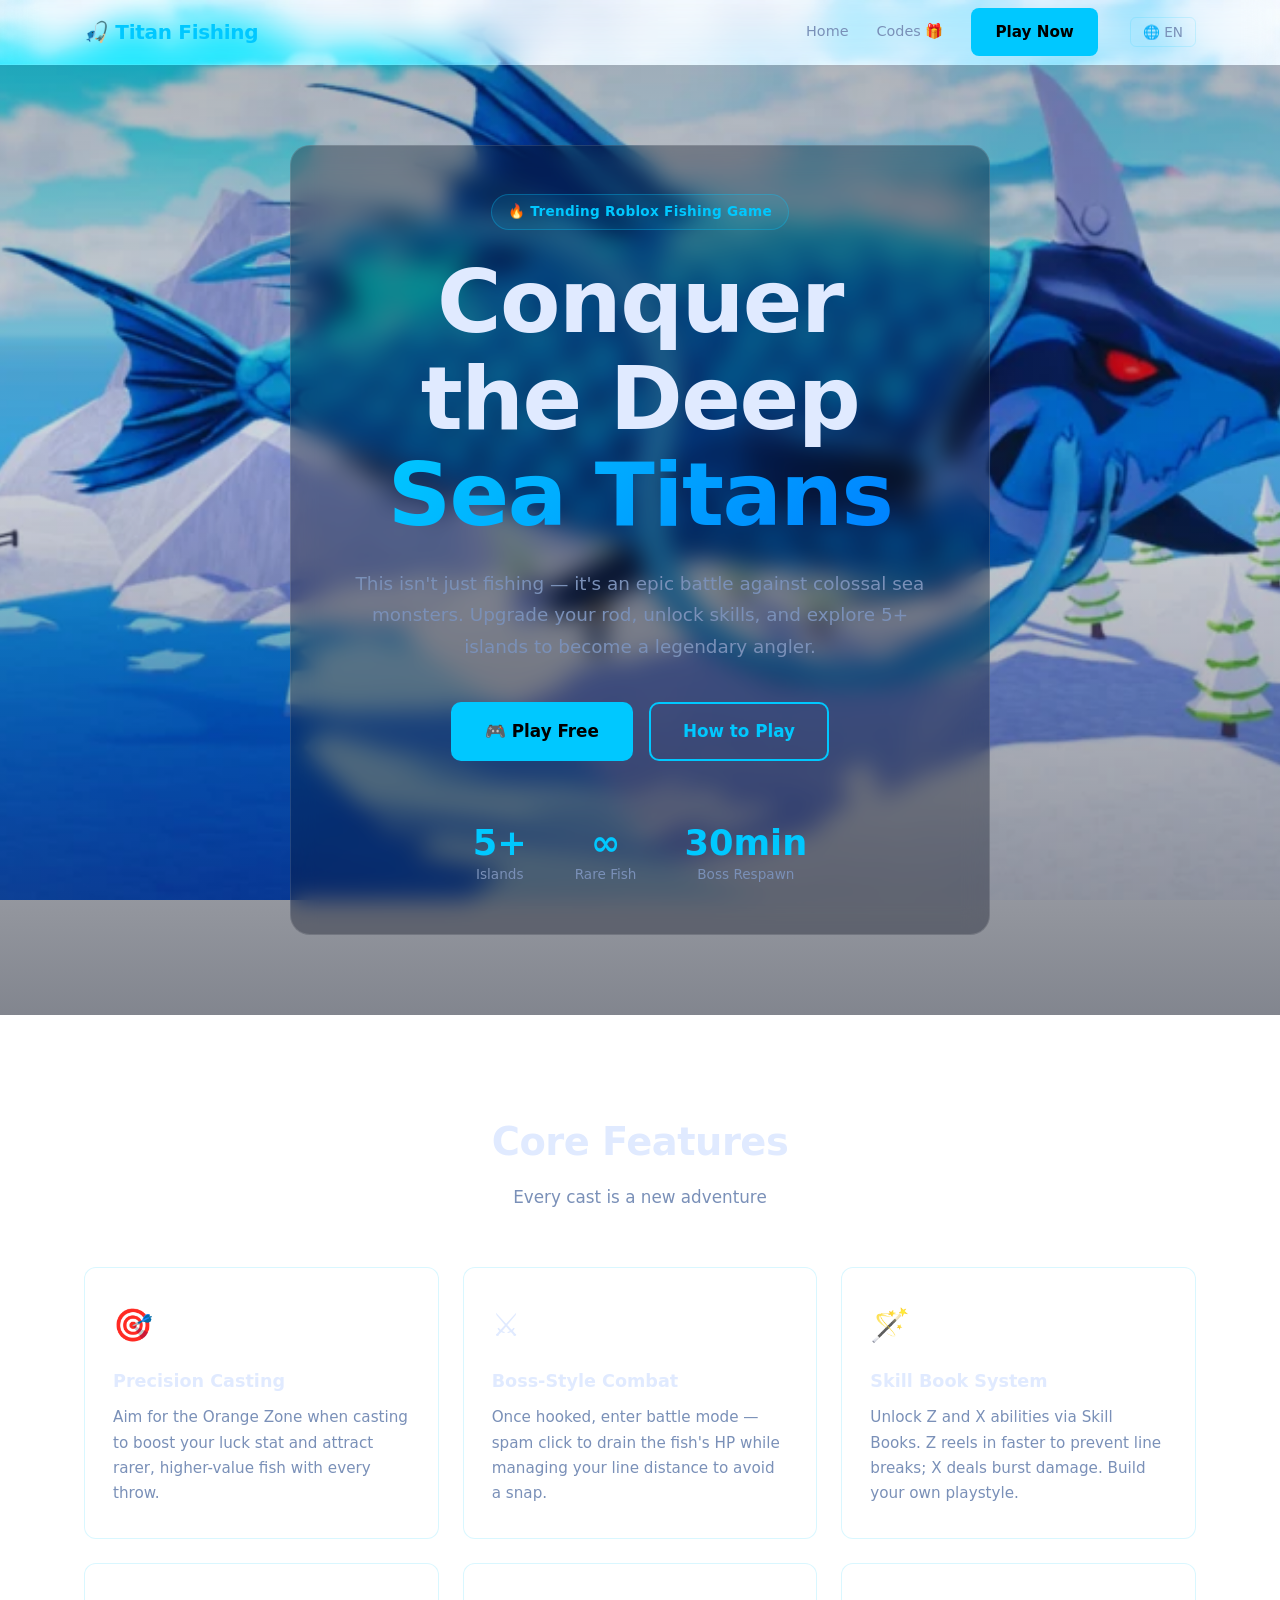
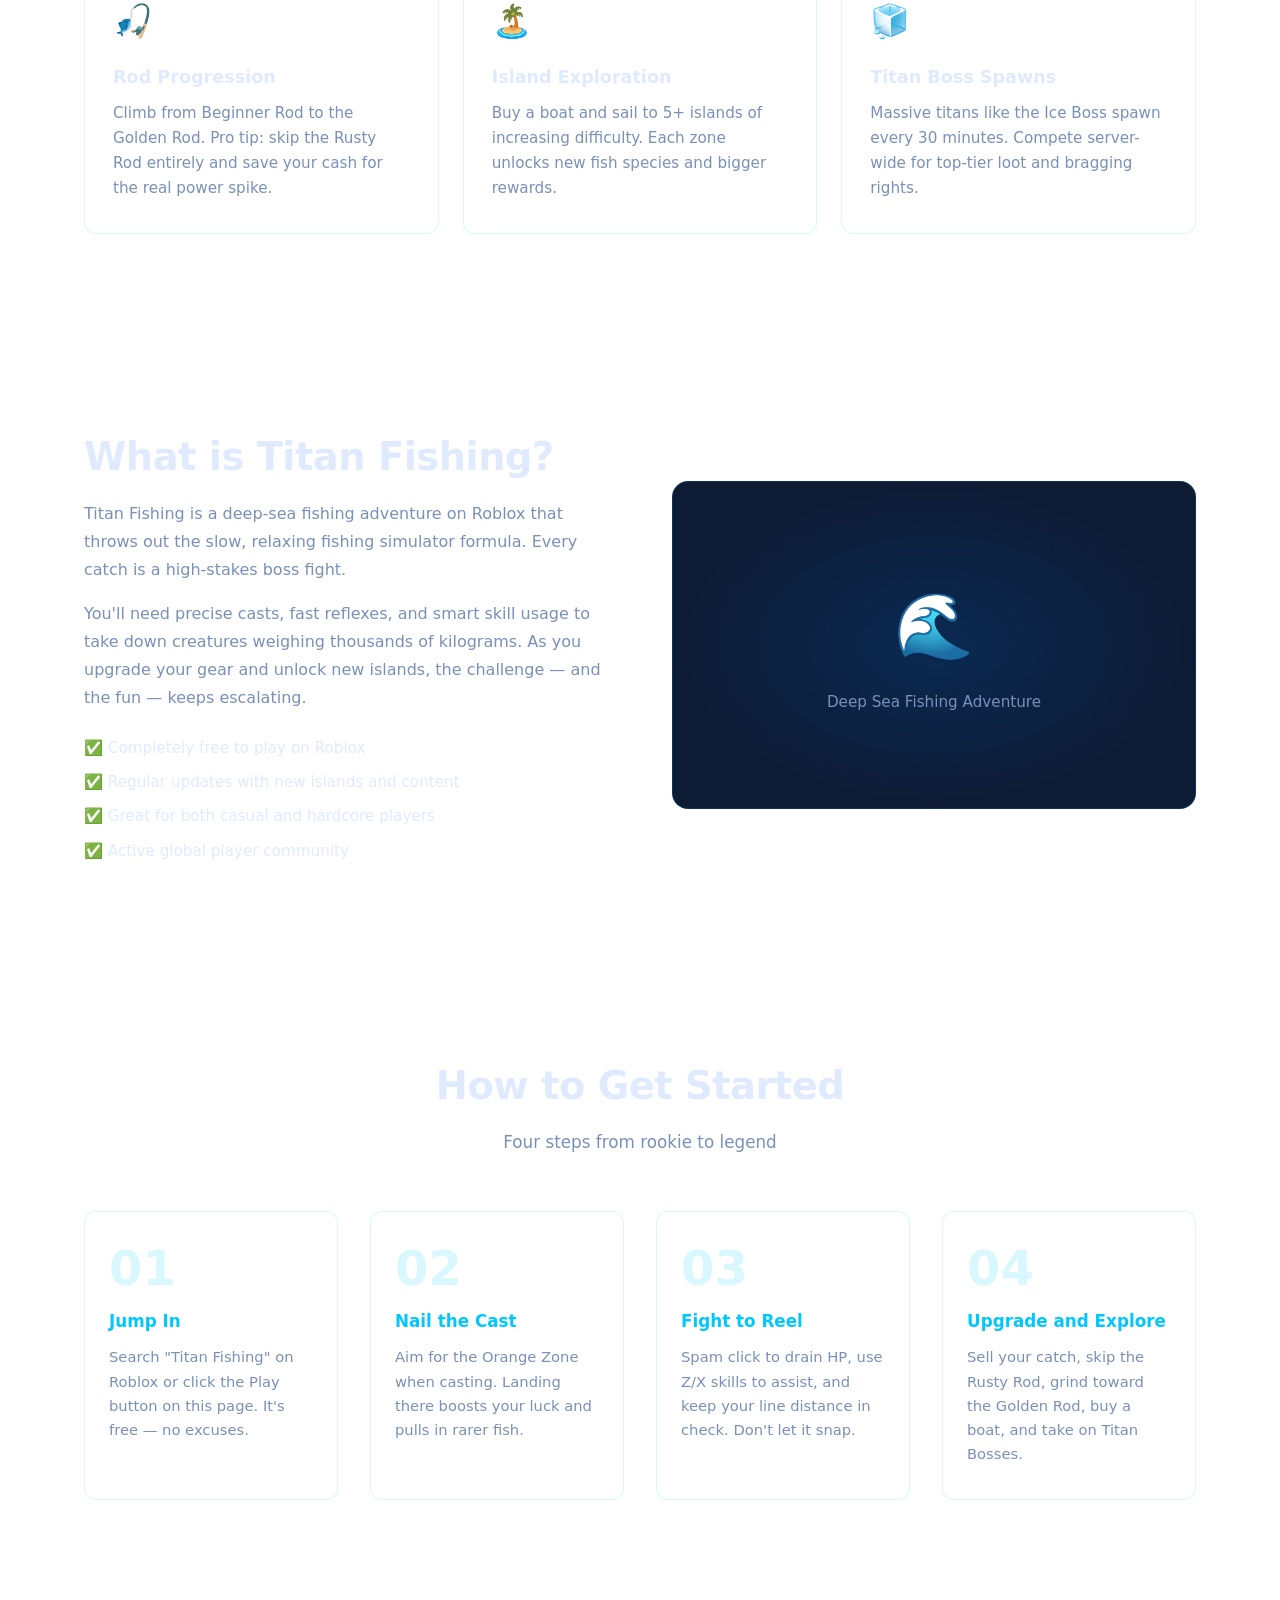
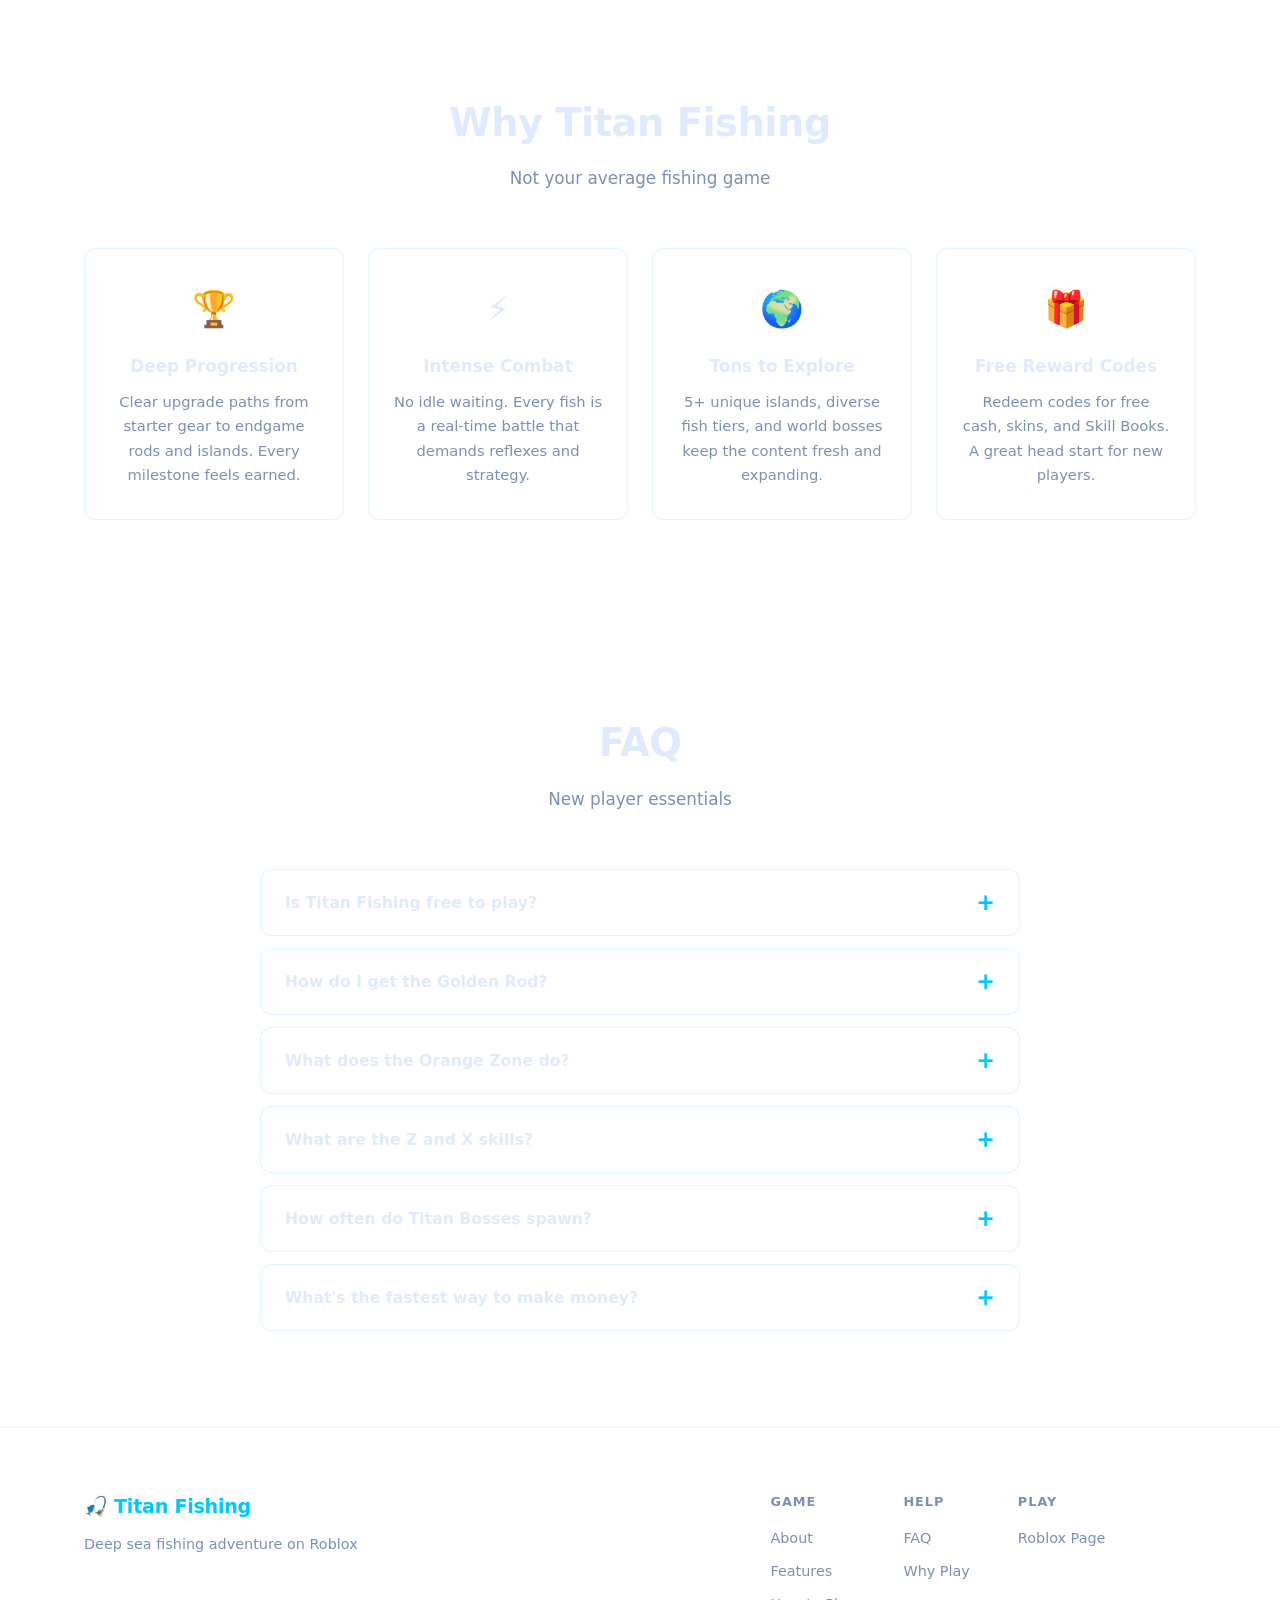
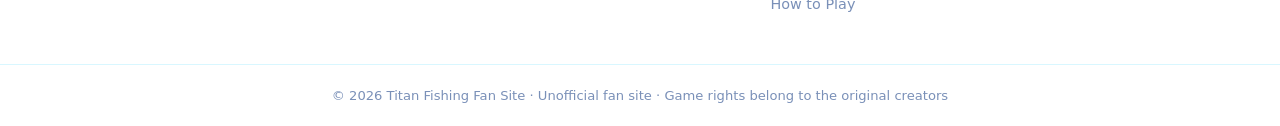
==== index.html @ c2c70998 "init: Titan Fishing fan site with EN/VI pages and codes subpage" ====
<!DOCTYPE html>
<html lang="en">
<head>
  <meta charset="UTF-8" />
  <meta name="viewport" content="width=device-width, initial-scale=1.0" />
  <title>Titan Fishing - Conquer the Deep Sea Titans</title>
  <link rel="stylesheet" href="style.css" />
</head>
<body>

  <!-- HEADER -->
  <header class="header">
    <div class="container header__inner">
      <a href="#" class="logo">🎣 Titan Fishing</a>
      <nav class="nav">
        <a href="index.html">Home</a>
        <a href="codes/">Codes 🎁</a>
        <a href="https://www.roblox.com/games/115893378298440/Titan-Fishing" target="_blank" class="btn btn--primary">Play Now</a>
        <div class="lang-switcher">
          <span class="lang-switcher__current">🌐 EN</span>
          <div class="lang-switcher__dropdown">
            <a href="index.html" class="active">🇺🇸 English</a>
            <a href="vi.html">🇻🇳 Tiếng Việt</a>
          </div>
        </div>
      </nav>
    </div>
  </header>

  <!-- HERO -->
  <section class="hero">
    <div class="container hero__inner">
      <div class="hero__content">
        <div class="hero__badge">🔥 Trending Roblox Fishing Game</div>
        <h1 class="hero__title">Conquer the Deep<br /><span class="highlight">Sea Titans</span></h1>
        <p class="hero__desc">
          This isn't just fishing — it's an epic battle against colossal sea monsters. Upgrade your rod, unlock skills, and explore 5+ islands to become a legendary angler.
        </p>
        <div class="hero__actions">
          <a href="https://www.roblox.com/games/115893378298440/Titan-Fishing" target="_blank" class="btn btn--primary btn--lg">🎮 Play Free</a>
          <a href="#how-to" class="btn btn--outline btn--lg">How to Play</a>
        </div>
        <div class="hero__stats">
          <div class="stat"><span class="stat__num">5+</span><span class="stat__label">Islands</span></div>
          <div class="stat"><span class="stat__num">∞</span><span class="stat__label">Rare Fish</span></div>
          <div class="stat"><span class="stat__num">30min</span><span class="stat__label">Boss Respawn</span></div>
        </div>
      </div>
    </div>
    <div class="hero__bg"></div>
  </section>

  <!-- FEATURES -->
  <section class="features section" id="features">
    <div class="container">
      <h2 class="section__title">Core Features</h2>
      <p class="section__sub">Every cast is a new adventure</p>
      <div class="features__grid">
        <div class="feature-card">
          <div class="feature-card__icon">🎯</div>
          <h3>Precision Casting</h3>
          <p>Aim for the Orange Zone when casting to boost your luck stat and attract rarer, higher-value fish with every throw.</p>
        </div>
        <div class="feature-card">
          <div class="feature-card__icon">⚔️</div>
          <h3>Boss-Style Combat</h3>
          <p>Once hooked, enter battle mode — spam click to drain the fish's HP while managing your line distance to avoid a snap.</p>
        </div>
        <div class="feature-card">
          <div class="feature-card__icon">🪄</div>
          <h3>Skill Book System</h3>
          <p>Unlock Z and X abilities via Skill Books. Z reels in faster to prevent line breaks; X deals burst damage. Build your own playstyle.</p>
        </div>
        <div class="feature-card">
          <div class="feature-card__icon">🎣</div>
          <h3>Rod Progression</h3>
          <p>Climb from Beginner Rod to the Golden Rod. Pro tip: skip the Rusty Rod entirely and save your cash for the real power spike.</p>
        </div>
        <div class="feature-card">
          <div class="feature-card__icon">🏝️</div>
          <h3>Island Exploration</h3>
          <p>Buy a boat and sail to 5+ islands of increasing difficulty. Each zone unlocks new fish species and bigger rewards.</p>
        </div>
        <div class="feature-card">
          <div class="feature-card__icon">🧊</div>
          <h3>Titan Boss Spawns</h3>
          <p>Massive titans like the Ice Boss spawn every 30 minutes. Compete server-wide for top-tier loot and bragging rights.</p>
        </div>
      </div>
    </div>
  </section>

  <!-- WHAT IS -->
  <section class="what-is section section--dark" id="what-is">
    <div class="container what-is__inner">
      <div class="what-is__text">
        <h2 class="section__title">What is Titan Fishing?</h2>
        <p>Titan Fishing is a deep-sea fishing adventure on Roblox that throws out the slow, relaxing fishing simulator formula. Every catch is a high-stakes boss fight.</p>
        <p>You'll need precise casts, fast reflexes, and smart skill usage to take down creatures weighing thousands of kilograms. As you upgrade your gear and unlock new islands, the challenge — and the fun — keeps escalating.</p>
        <ul class="what-is__list">
          <li>✅ Completely free to play on Roblox</li>
          <li>✅ Regular updates with new islands and content</li>
          <li>✅ Great for both casual and hardcore players</li>
          <li>✅ Active global player community</li>
        </ul>
      </div>
      <div class="what-is__visual">
        <div class="game-preview">
          <div class="game-preview__screen">
            <span>🌊</span>
            <p>Deep Sea Fishing Adventure</p>
          </div>
        </div>
      </div>
    </div>
  </section>

  <!-- HOW TO -->
  <section class="how-to section" id="how-to">
    <div class="container">
      <h2 class="section__title">How to Get Started</h2>
      <p class="section__sub">Four steps from rookie to legend</p>
      <div class="steps">
        <div class="step">
          <div class="step__num">01</div>
          <h3>Jump In</h3>
          <p>Search "Titan Fishing" on Roblox or click the Play button on this page. It's free — no excuses.</p>
        </div>
        <div class="step">
          <div class="step__num">02</div>
          <h3>Nail the Cast</h3>
          <p>Aim for the Orange Zone when casting. Landing there boosts your luck and pulls in rarer fish.</p>
        </div>
        <div class="step">
          <div class="step__num">03</div>
          <h3>Fight to Reel</h3>
          <p>Spam click to drain HP, use Z/X skills to assist, and keep your line distance in check. Don't let it snap.</p>
        </div>
        <div class="step">
          <div class="step__num">04</div>
          <h3>Upgrade and Explore</h3>
          <p>Sell your catch, skip the Rusty Rod, grind toward the Golden Rod, buy a boat, and take on Titan Bosses.</p>
        </div>
      </div>
    </div>
  </section>

  <!-- WHY -->
  <section class="why section section--dark" id="why">
    <div class="container">
      <h2 class="section__title">Why Titan Fishing</h2>
      <p class="section__sub">Not your average fishing game</p>
      <div class="why__grid">
        <div class="why-item">
          <div class="why-item__icon">🏆</div>
          <h3>Deep Progression</h3>
          <p>Clear upgrade paths from starter gear to endgame rods and islands. Every milestone feels earned.</p>
        </div>
        <div class="why-item">
          <div class="why-item__icon">⚡</div>
          <h3>Intense Combat</h3>
          <p>No idle waiting. Every fish is a real-time battle that demands reflexes and strategy.</p>
        </div>
        <div class="why-item">
          <div class="why-item__icon">🌍</div>
          <h3>Tons to Explore</h3>
          <p>5+ unique islands, diverse fish tiers, and world bosses keep the content fresh and expanding.</p>
        </div>
        <div class="why-item">
          <div class="why-item__icon">🎁</div>
          <h3>Free Reward Codes</h3>
          <p>Redeem codes for free cash, skins, and Skill Books. A great head start for new players.</p>
        </div>
      </div>
    </div>
  </section>

  <!-- FAQ -->
  <section class="faq section" id="faq">
    <div class="container">
      <h2 class="section__title">FAQ</h2>
      <p class="section__sub">New player essentials</p>
      <div class="faq__list">
        <details class="faq__item">
          <summary>Is Titan Fishing free to play?</summary>
          <p>Yes, it's completely free on Roblox. Some items can be purchased with in-game currency, which you can also earn through gameplay or redeem codes.</p>
        </details>
        <details class="faq__item">
          <summary>How do I get the Golden Rod?</summary>
          <p>Earn cash by selling fish, then buy it from the Rod Shop. Skip the Rusty Rod entirely — it's not worth the cost. Save up and go straight for the Golden Rod.</p>
        </details>
        <details class="faq__item">
          <summary>What does the Orange Zone do?</summary>
          <p>Landing your cast in the Orange Zone gives a significant luck boost, increasing your chances of hooking rare and high-value fish.</p>
        </details>
        <details class="faq__item">
          <summary>What are the Z and X skills?</summary>
          <p>Z (Reel In) speeds up pulling the fish closer to prevent line snaps. X (Damage/Control) deals burst damage or slows the fish's movement.</p>
        </details>
        <details class="faq__item">
          <summary>How often do Titan Bosses spawn?</summary>
          <p>Titans like the Ice Boss respawn every 30 minutes. All players on the server can participate — defeat them for top-tier rewards.</p>
        </details>
        <details class="faq__item">
          <summary>What's the fastest way to make money?</summary>
          <p>Use bait for a luck multiplier, always aim for the Orange Zone, bulk sell your inventory, and move to higher-level islands as soon as your rod can handle it.</p>
        </details>
      </div>
    </div>
  </section>

  <!-- FOOTER -->
  <footer class="footer">
    <div class="container footer__inner">
      <div class="footer__brand">
        <a href="#" class="logo">🎣 Titan Fishing</a>
        <p>Deep sea fishing adventure on Roblox</p>
      </div>
      <div class="footer__links">
        <div class="footer__col">
          <h4>Game</h4>
          <a href="#what-is">About</a>
          <a href="#features">Features</a>
          <a href="#how-to">How to Play</a>
        </div>
        <div class="footer__col">
          <h4>Help</h4>
          <a href="#faq">FAQ</a>
          <a href="#why">Why Play</a>
        </div>
        <div class="footer__col">
          <h4>Play</h4>
          <a href="https://www.roblox.com/games/115893378298440/Titan-Fishing" target="_blank">Roblox Page</a>
        </div>
      </div>
    </div>
    <div class="footer__bottom">
      <p>© 2026 Titan Fishing Fan Site · Unofficial fan site · Game rights belong to the original creators</p>
    </div>
  </footer>

</body>
</html>
---- style.css ----
/* ===== RESET & BASE ===== */
*, *::before, *::after { box-sizing: border-box; margin: 0; padding: 0; }

:root {
  --bg: #060d1f;
  --bg-dark: #040a17;
  --surface: #0d1b35;
  --surface2: #112040;
  --accent: #00c8ff;
  --accent2: #ff6b00;
  --text: #e0eaff;
  --text-muted: #7a90b8;
  --border: rgba(0, 200, 255, 0.15);
  --radius: 12px;
  --font: 'Segoe UI', system-ui, sans-serif;
}

html { scroll-behavior: smooth; }

body {
  font-family: var(--font);
  background: url('../background.webp') center center / cover fixed;
  color: var(--text);
  line-height: 1.6;
  overflow-x: hidden;
}

a { color: inherit; text-decoration: none; }

.container {
  max-width: 1160px;
  margin: 0 auto;
  padding: 0 24px;
}

/* ===== BUTTONS ===== */
.btn {
  display: inline-flex;
  align-items: center;
  gap: 8px;
  padding: 10px 22px;
  border-radius: 8px;
  font-weight: 600;
  font-size: 0.95rem;
  cursor: pointer;
  transition: all 0.2s;
  border: 2px solid transparent;
  white-space: nowrap;
}

.btn--primary {
  background: var(--accent);
  color: #000;
}
.btn--primary:hover { background: #33d4ff; transform: translateY(-1px); }

.btn--outline {
  border-color: var(--accent);
  color: var(--accent);
  background: transparent;
}
.btn--outline:hover { background: rgba(0,200,255,0.1); transform: translateY(-1px); }

.btn--lg { padding: 14px 32px; font-size: 1.05rem; border-radius: 10px; }

/* ===== HEADER ===== */
.header {
  position: sticky;
  top: 0;
  z-index: 50;
  background: rgba(255, 255, 255, 0.05);
  backdrop-filter: blur(16px);
  -webkit-backdrop-filter: blur(16px);
  border-bottom: 1px solid rgba(255,255,255,0.08);
}

.header__inner {
  display: flex;
  align-items: center;
  justify-content: space-between;
  height: 64px;
}

.logo {
  font-size: 1.25rem;
  font-weight: 700;
  color: var(--accent);
  letter-spacing: -0.3px;
}

.nav {
  display: flex;
  align-items: center;
  gap: 28px;
}

.nav > a:not(.btn) {
  font-size: 0.9rem;
  color: var(--text-muted);
  transition: color 0.2s;
}
.nav > a:not(.btn):hover { color: var(--text); }

/* ===== LANG SWITCHER ===== */
.lang-switcher {
  position: relative;
  display: inline-block;
  margin-left: 4px;
}

.lang-switcher__current {
  cursor: pointer;
  padding: 6px 12px;
  border: 1px solid var(--border);
  border-radius: 6px;
  font-size: 0.85rem;
  color: var(--text-muted);
  user-select: none;
  white-space: nowrap;
  transition: color 0.2s, border-color 0.2s;
}
.lang-switcher:hover .lang-switcher__current {
  color: var(--text);
  border-color: var(--accent);
}

.lang-switcher__dropdown {
  display: none;
  position: absolute;
  top: calc(100% + 8px);
  right: 0;
  background: var(--surface);
  border: 1px solid var(--border);
  border-radius: 8px;
  overflow: hidden;
  min-width: 150px;
  z-index: 100;
  box-shadow: 0 8px 32px rgba(0,0,0,0.5);
}
.lang-switcher:hover .lang-switcher__dropdown { display: block; }

.lang-switcher__dropdown a {
  display: block;
  padding: 10px 16px;
  font-size: 0.9rem;
  color: var(--text-muted);
  transition: background 0.2s, color 0.2s;
}
.lang-switcher__dropdown a:hover { background: var(--surface2); color: var(--text); }
.lang-switcher__dropdown a.active { color: var(--accent); font-weight: 600; }

/* ===== SECTIONS ===== */
.section { padding: 96px 0; }
.section--dark { background: rgba(255, 255, 255, 0.03); }

.section__title {
  font-size: clamp(1.8rem, 3vw, 2.4rem);
  font-weight: 700;
  text-align: center;
  margin-bottom: 12px;
  letter-spacing: -0.5px;
}

.section__sub {
  text-align: center;
  color: var(--text-muted);
  font-size: 1.05rem;
  margin-bottom: 56px;
}

/* ===== HERO ===== */
.hero {
  position: relative;
  min-height: 92vh;
  display: flex;
  align-items: center;
  overflow: hidden;
}

.hero__bg {
  position: absolute;
  inset: 0;
  background: linear-gradient(
    to bottom,
    rgba(6,13,31,0.3) 0%,
    rgba(6,13,31,0.15) 40%,
    rgba(6,13,31,0.5) 100%
  );
  z-index: 0;
}

.hero__inner {
  position: relative;
  z-index: 1;
  padding: 80px 24px;
  text-align: center;
}

.hero__content {
  display: inline-block;
  background: rgba(6, 13, 31, 0.35);
  backdrop-filter: blur(12px);
  -webkit-backdrop-filter: blur(12px);
  border: 1px solid rgba(255, 255, 255, 0.12);
  border-radius: 20px;
  padding: 48px 56px;
  max-width: 700px;
}

.hero__badge {
  display: inline-block;
  background: rgba(0,200,255,0.1);
  border: 1px solid rgba(0,200,255,0.3);
  color: var(--accent);
  padding: 6px 16px;
  border-radius: 999px;
  font-size: 0.85rem;
  font-weight: 600;
  margin-bottom: 24px;
  letter-spacing: 0.3px;
}

.hero__title {
  font-size: clamp(2.8rem, 7vw, 5.5rem);
  font-weight: 800;
  line-height: 1.1;
  letter-spacing: -1.5px;
  margin-bottom: 24px;
}

.highlight {
  background: linear-gradient(135deg, var(--accent), #0080ff);
  -webkit-background-clip: text;
  -webkit-text-fill-color: transparent;
  background-clip: text;
}

.hero__desc {
  max-width: 580px;
  margin: 0 auto 40px;
  font-size: 1.15rem;
  color: var(--text-muted);
  line-height: 1.7;
}

.hero__actions {
  display: flex;
  gap: 16px;
  justify-content: center;
  flex-wrap: wrap;
  margin-bottom: 64px;
}

.hero__stats {
  display: flex;
  gap: 48px;
  justify-content: center;
  flex-wrap: wrap;
}

.stat { text-align: center; }
.stat__num {
  display: block;
  font-size: 2.2rem;
  font-weight: 800;
  color: var(--accent);
  line-height: 1;
}
.stat__label {
  font-size: 0.85rem;
  color: var(--text-muted);
  margin-top: 4px;
  display: block;
}

/* ===== FEATURES ===== */
.features__grid {
  display: grid;
  grid-template-columns: repeat(auto-fit, minmax(300px, 1fr));
  gap: 24px;
}

.feature-card {
  background: rgba(255, 255, 255, 0.06);
  backdrop-filter: blur(8px);
  -webkit-backdrop-filter: blur(8px);
  border: 1px solid var(--border);
  border-radius: var(--radius);
  padding: 32px 28px;
  transition: transform 0.2s, border-color 0.2s, box-shadow 0.2s;
}
.feature-card:hover {
  transform: translateY(-4px);
  border-color: rgba(0,200,255,0.4);
  box-shadow: 0 12px 40px rgba(0,200,255,0.08);
}

.feature-card__icon {
  font-size: 2rem;
  margin-bottom: 16px;
}

.feature-card h3 {
  font-size: 1.1rem;
  font-weight: 700;
  margin-bottom: 10px;
}

.feature-card p {
  color: var(--text-muted);
  font-size: 0.95rem;
  line-height: 1.65;
}

/* ===== WHAT IS ===== */
.what-is__inner {
  display: grid;
  grid-template-columns: 1fr 1fr;
  gap: 64px;
  align-items: center;
}

.what-is__text .section__title { text-align: left; }

.what-is__text p {
  color: var(--text-muted);
  margin-bottom: 16px;
  line-height: 1.75;
}

.what-is__list {
  list-style: none;
  margin-top: 24px;
  display: flex;
  flex-direction: column;
  gap: 10px;
}

.what-is__list li {
  font-size: 0.95rem;
  color: var(--text);
}

.game-preview {
  background: var(--surface);
  border: 1px solid var(--border);
  border-radius: 16px;
  overflow: hidden;
  aspect-ratio: 16/10;
  display: flex;
  align-items: center;
  justify-content: center;
  position: relative;
}

.game-preview::before {
  content: '';
  position: absolute;
  inset: 0;
  background: radial-gradient(ellipse at center, rgba(0,100,200,0.2) 0%, transparent 70%);
}

.game-preview__screen {
  text-align: center;
  position: relative;
  z-index: 1;
}

.game-preview__screen span { font-size: 4rem; display: block; margin-bottom: 12px; }
.game-preview__screen p { color: var(--text-muted); font-size: 0.95rem; }

/* ===== HOW TO ===== */
.steps {
  display: grid;
  grid-template-columns: repeat(auto-fit, minmax(220px, 1fr));
  gap: 32px;
  counter-reset: steps;
}

.step {
  position: relative;
  padding: 32px 24px;
  background: rgba(255, 255, 255, 0.06);
  backdrop-filter: blur(8px);
  -webkit-backdrop-filter: blur(8px);
  border: 1px solid var(--border);
  border-radius: var(--radius);
  transition: border-color 0.2s;
}
.step:hover { border-color: rgba(0,200,255,0.35); }

.step__num {
  font-size: 3rem;
  font-weight: 900;
  color: rgba(0,200,255,0.15);
  line-height: 1;
  margin-bottom: 16px;
  font-variant-numeric: tabular-nums;
}

.step h3 {
  font-size: 1.05rem;
  font-weight: 700;
  margin-bottom: 10px;
  color: var(--accent);
}

.step p {
  color: var(--text-muted);
  font-size: 0.92rem;
  line-height: 1.65;
}

/* ===== WHY ===== */
.why__grid {
  display: grid;
  grid-template-columns: repeat(auto-fit, minmax(240px, 1fr));
  gap: 24px;
}

.why-item {
  padding: 32px 24px;
  background: rgba(255, 255, 255, 0.06);
  backdrop-filter: blur(8px);
  -webkit-backdrop-filter: blur(8px);
  border: 1px solid var(--border);
  border-radius: var(--radius);
  text-align: center;
  transition: transform 0.2s, border-color 0.2s;
}
.why-item:hover {
  transform: translateY(-4px);
  border-color: rgba(255,107,0,0.4);
}

.why-item__icon { font-size: 2.2rem; margin-bottom: 16px; }

.why-item h3 {
  font-size: 1.05rem;
  font-weight: 700;
  margin-bottom: 10px;
}

.why-item p {
  color: var(--text-muted);
  font-size: 0.92rem;
  line-height: 1.65;
}

/* ===== FAQ ===== */
.faq__list {
  max-width: 760px;
  margin: 0 auto;
  display: flex;
  flex-direction: column;
  gap: 12px;
}

.faq__item {
  background: rgba(255, 255, 255, 0.06);
  backdrop-filter: blur(8px);
  -webkit-backdrop-filter: blur(8px);
  border: 1px solid var(--border);
  border-radius: var(--radius);
  overflow: hidden;
  transition: border-color 0.2s;
}
.faq__item[open] { border-color: rgba(0,200,255,0.35); }

.faq__item summary {
  padding: 20px 24px;
  font-weight: 600;
  font-size: 0.98rem;
  cursor: pointer;
  list-style: none;
  display: flex;
  justify-content: space-between;
  align-items: center;
  user-select: none;
}
.faq__item summary::-webkit-details-marker { display: none; }
.faq__item summary::after {
  content: '+';
  font-size: 1.4rem;
  color: var(--accent);
  line-height: 1;
  transition: transform 0.2s;
}
.faq__item[open] summary::after { transform: rotate(45deg); }

.faq__item p {
  padding: 0 24px 20px;
  color: var(--text-muted);
  font-size: 0.93rem;
  line-height: 1.7;
}

/* ===== FOOTER ===== */
.footer {
  background: rgba(255, 255, 255, 0.04);
  backdrop-filter: blur(16px);
  -webkit-backdrop-filter: blur(16px);
  border-top: 1px solid var(--border);
  padding-top: 64px;
}

.footer__inner {
  display: grid;
  grid-template-columns: 1.5fr 1fr;
  gap: 48px;
  padding-bottom: 48px;
}

.footer__brand .logo { font-size: 1.2rem; display: block; margin-bottom: 10px; }
.footer__brand p { color: var(--text-muted); font-size: 0.9rem; }

.footer__links {
  display: flex;
  gap: 48px;
}

.footer__col { display: flex; flex-direction: column; gap: 10px; }

.footer__col h4 {
  font-size: 0.8rem;
  text-transform: uppercase;
  letter-spacing: 1px;
  color: var(--text-muted);
  margin-bottom: 4px;
}

.footer__col a {
  font-size: 0.9rem;
  color: var(--text-muted);
  transition: color 0.2s;
}
.footer__col a:hover { color: var(--accent); }

.footer__bottom {
  border-top: 1px solid var(--border);
  padding: 20px 24px;
  text-align: center;
}
.footer__bottom p { color: var(--text-muted); font-size: 0.82rem; }

/* ===== RESPONSIVE ===== */
@media (max-width: 768px) {
  .nav > a:not(.btn):not(.lang-switcher) { display: none; }

  .what-is__inner { grid-template-columns: 1fr; gap: 40px; }
  .what-is__text .section__title { text-align: center; }

  .footer__inner { grid-template-columns: 1fr; gap: 32px; }
  .footer__links { flex-wrap: wrap; gap: 32px; }

  .hero__stats { gap: 32px; }
  .section { padding: 64px 0; }
}

/* ===== PAGE HERO (codes page) ===== */
.page-hero {
  padding: 80px 24px 64px;
  text-align: center;
  background: rgba(255, 255, 255, 0.04);
  backdrop-filter: blur(8px);
  -webkit-backdrop-filter: blur(8px);
  border-bottom: 1px solid var(--border);
}

.page-hero__title {
  font-size: clamp(2.4rem, 5vw, 4rem);
  font-weight: 800;
  letter-spacing: -1px;
  margin: 16px 0 16px;
}

.page-hero__desc {
  color: var(--text-muted);
  font-size: 1.05rem;
  max-width: 520px;
  margin: 0 auto;
}

/* ===== REDEEM STEPS ===== */
.redeem-section { padding: 56px 0; }

.redeem-steps {
  display: flex;
  align-items: center;
  justify-content: center;
  flex-wrap: wrap;
  gap: 12px;
  margin-top: 32px;
}

.redeem-step {
  background: rgba(255, 255, 255, 0.06);
  backdrop-filter: blur(8px);
  -webkit-backdrop-filter: blur(8px);
  border: 1px solid var(--border);
  border-radius: var(--radius);
  padding: 20px 24px;
  text-align: center;
  max-width: 180px;
}

.redeem-step__num {
  display: inline-flex;
  align-items: center;
  justify-content: center;
  width: 32px;
  height: 32px;
  background: var(--accent);
  color: #000;
  font-weight: 800;
  border-radius: 50%;
  font-size: 0.9rem;
  margin-bottom: 10px;
}

.redeem-step p { font-size: 0.88rem; color: var(--text-muted); line-height: 1.5; }
.redeem-step p strong { color: var(--text); }

.redeem-step__arrow {
  font-size: 1.4rem;
  color: var(--text-muted);
}

/* ===== CODES GRID ===== */
.codes-section { padding-bottom: 80px; }

.codes-grid {
  display: grid;
  grid-template-columns: repeat(auto-fill, minmax(280px, 1fr));
  gap: 20px;
}

.codes-grid--expired { opacity: 0.55; }

.code-card {
  background: rgba(255, 255, 255, 0.06);
  backdrop-filter: blur(8px);
  -webkit-backdrop-filter: blur(8px);
  border: 1px solid var(--border);
  border-radius: var(--radius);
  padding: 24px;
  display: flex;
  flex-direction: column;
  gap: 14px;
  transition: transform 0.2s, border-color 0.2s;
}

.code-card--active:hover {
  transform: translateY(-3px);
  border-color: rgba(0,200,255,0.4);
}

.code-card__badge {
  font-size: 0.78rem;
  font-weight: 700;
  letter-spacing: 0.5px;
  text-transform: uppercase;
}

.code-card--active .code-card__badge { color: #4ade80; }
.code-card--expired .code-card__badge { color: #f87171; }

.code-card__code {
  display: flex;
  align-items: center;
  justify-content: space-between;
  background: rgba(255, 255, 255, 0.05);
  border: 1px solid var(--border);
  border-radius: 8px;
  padding: 10px 14px;
  gap: 10px;
}

.code-card__code span {
  font-family: 'Courier New', monospace;
  font-size: 1rem;
  font-weight: 700;
  color: var(--accent);
  letter-spacing: 0.5px;
}

.copy-btn {
  background: var(--accent);
  color: #000;
  border: none;
  border-radius: 6px;
  padding: 5px 12px;
  font-size: 0.8rem;
  font-weight: 700;
  cursor: pointer;
  transition: background 0.2s, transform 0.1s;
  white-space: nowrap;
}
.copy-btn:hover { background: #33d4ff; }
.copy-btn.copied { background: #4ade80; }

.code-card__reward {
  font-size: 0.92rem;
  color: var(--text-muted);
}

/* ===== EXPIRED SECTION ===== */
.expired-section { padding-top: 0; }
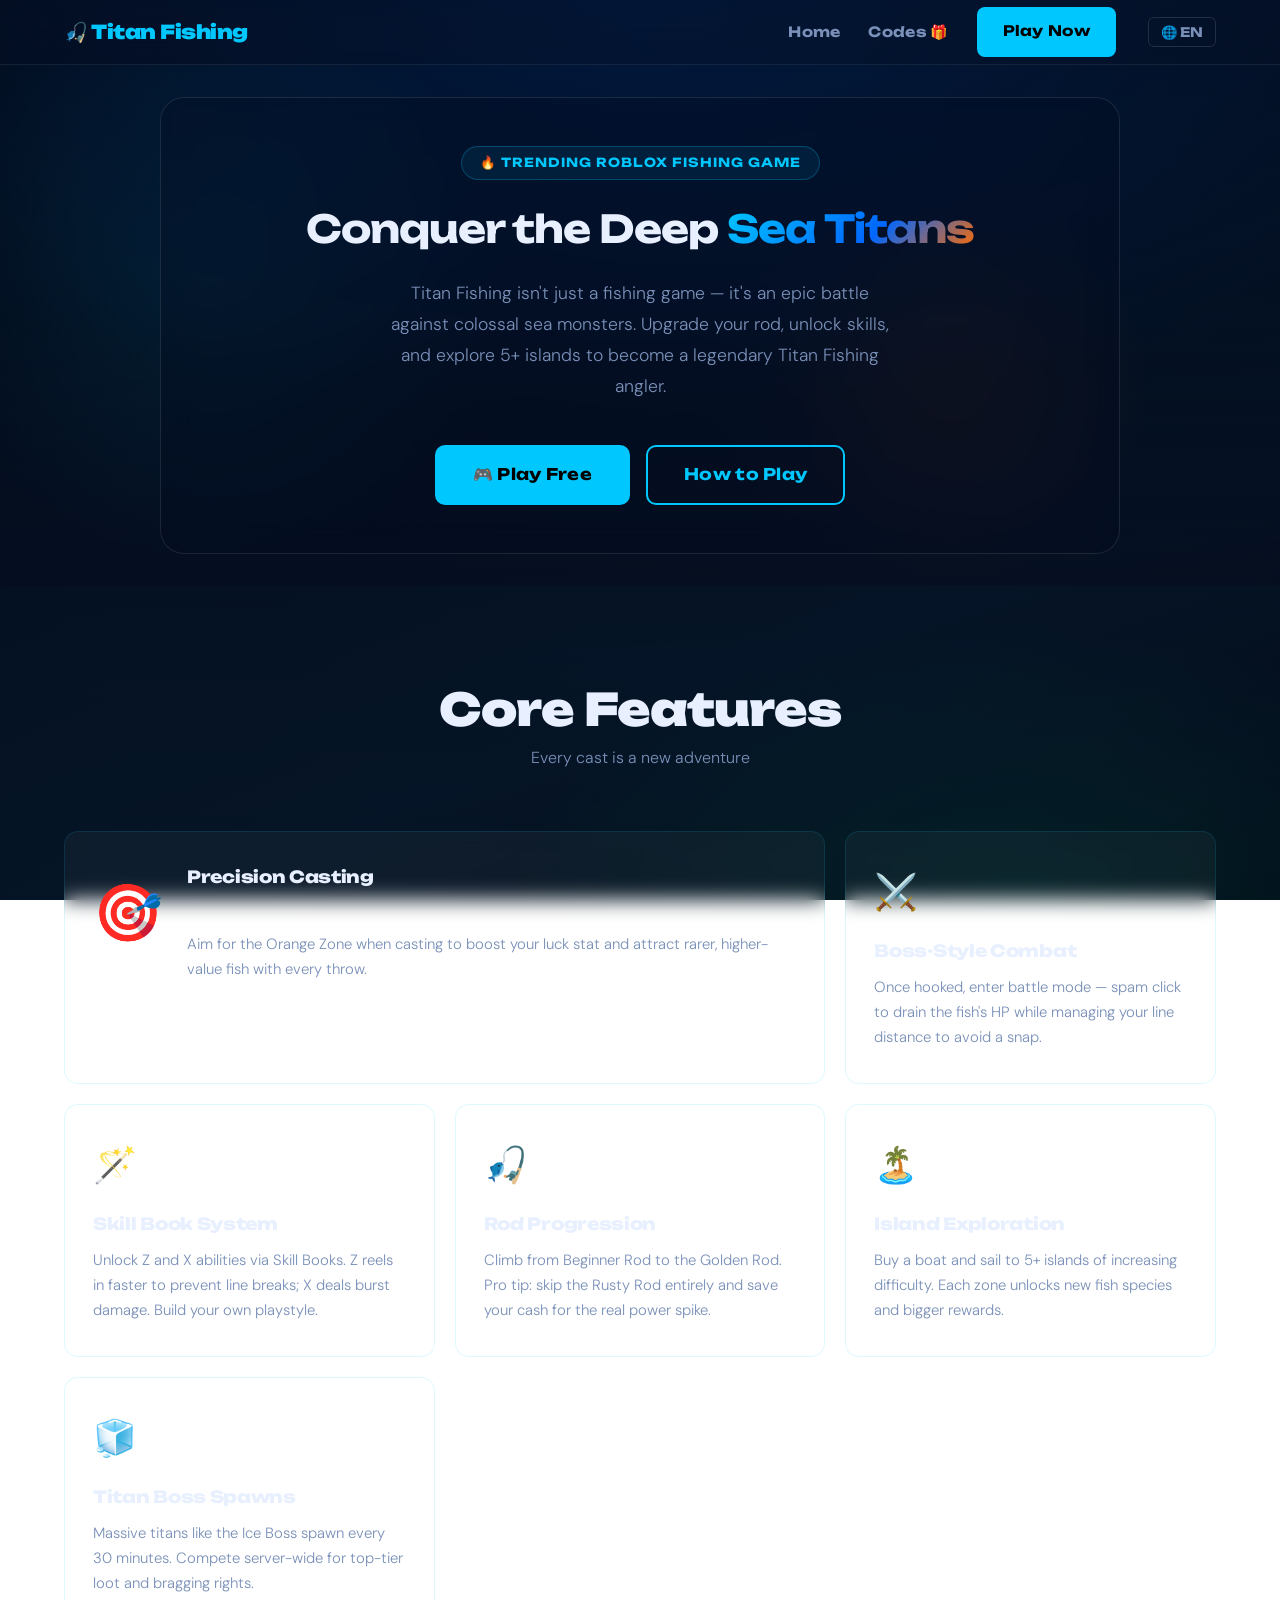
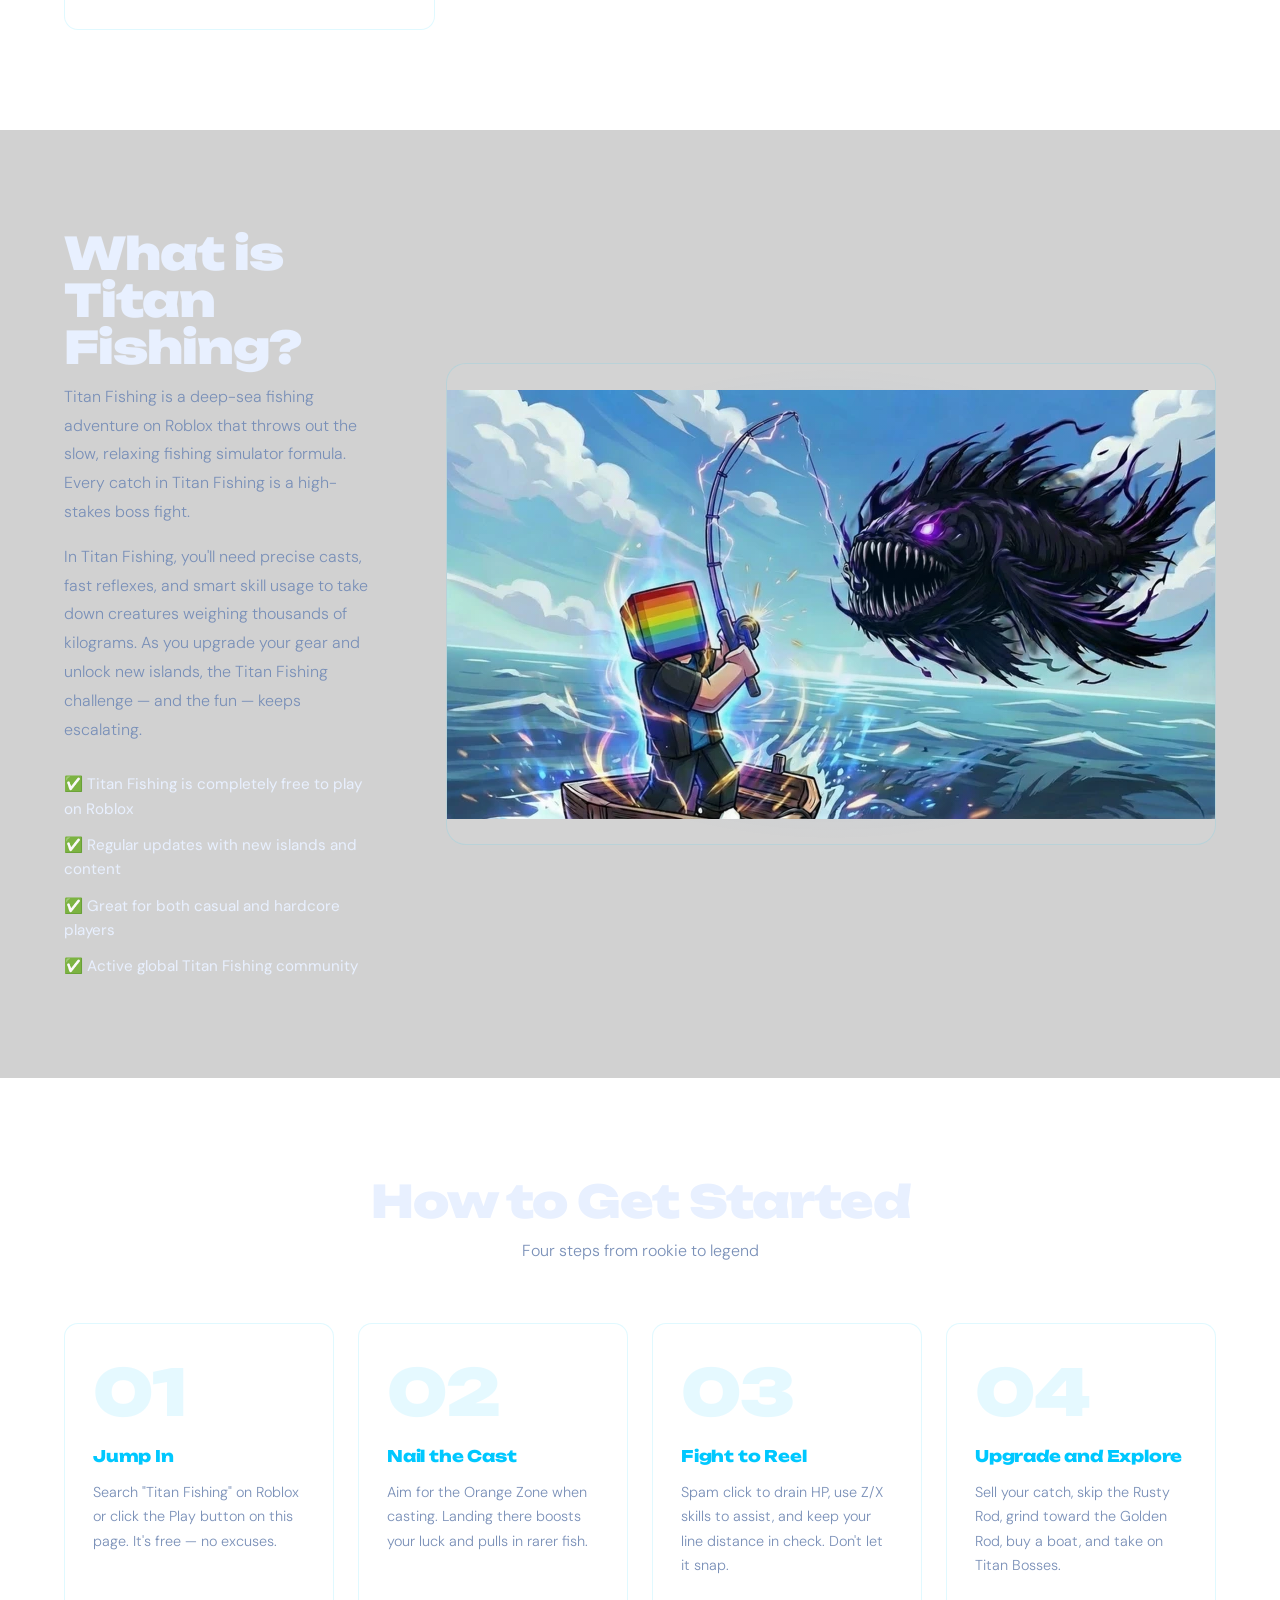
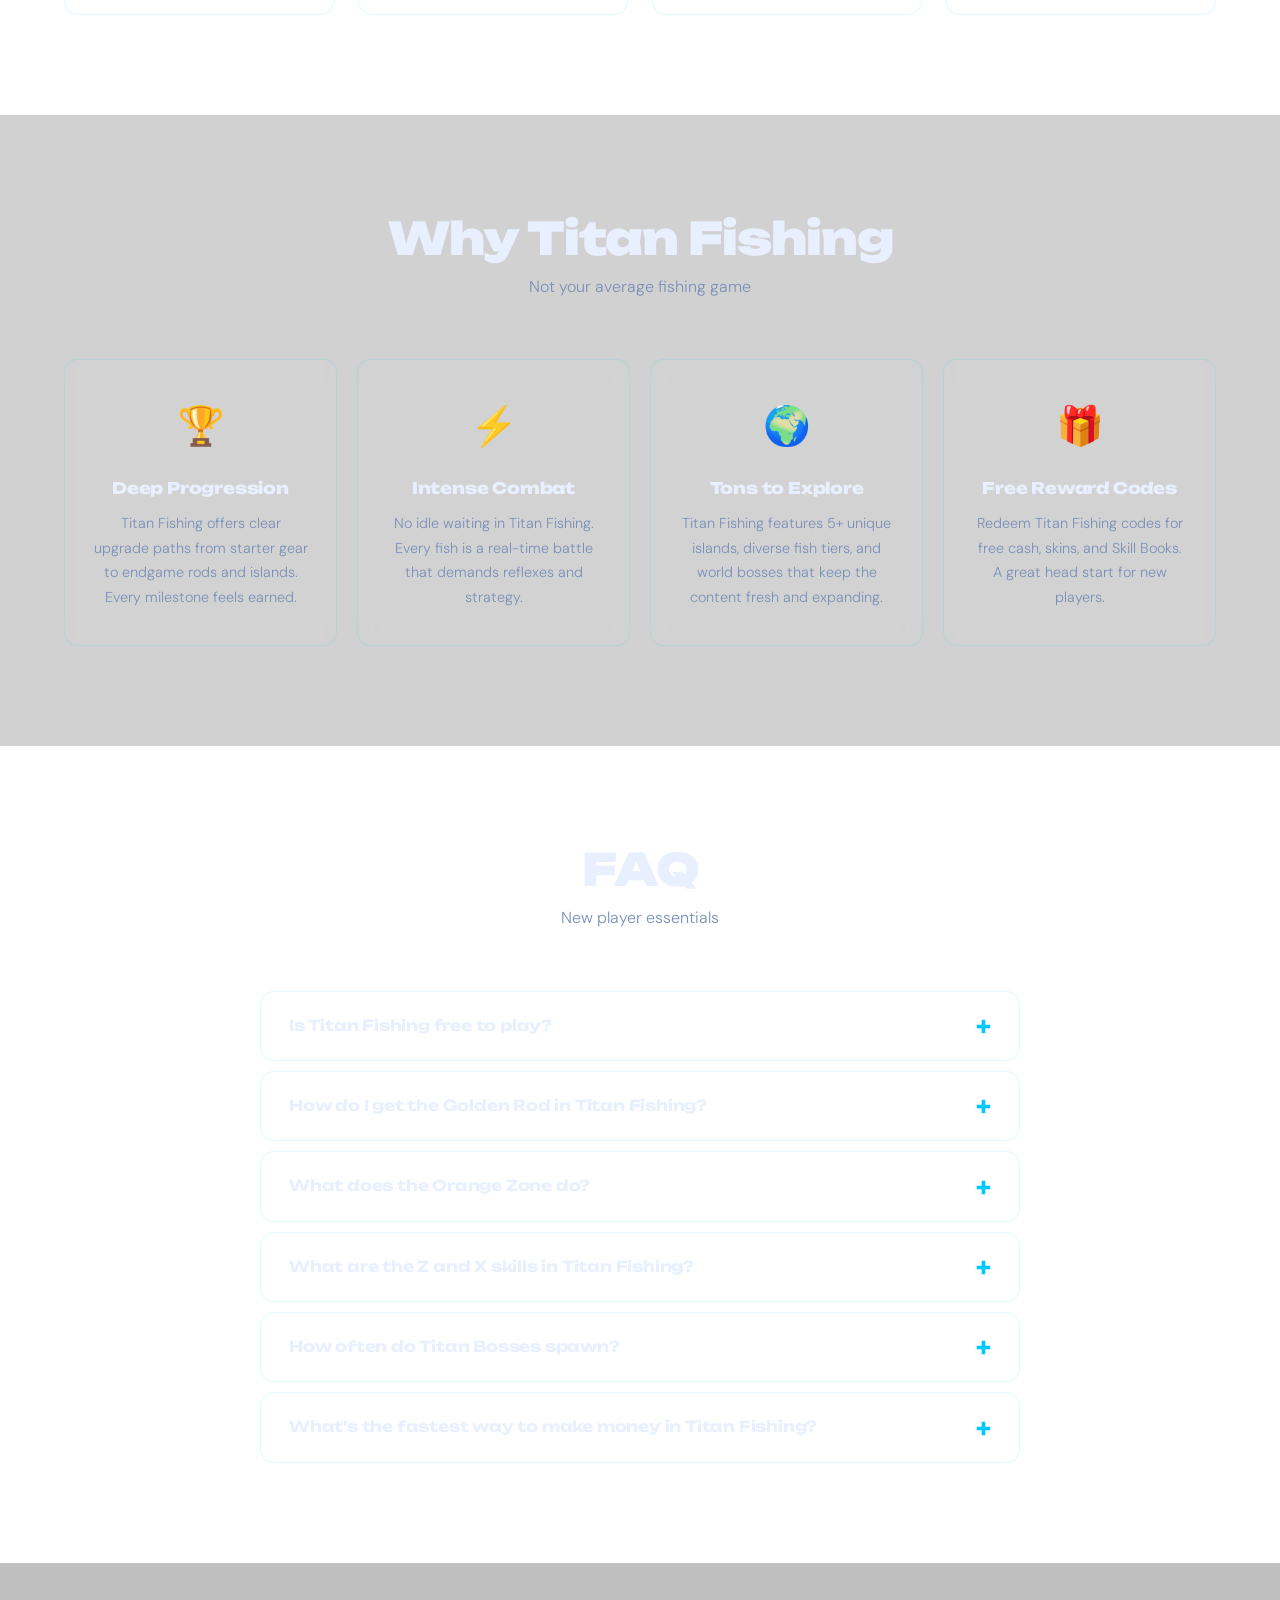
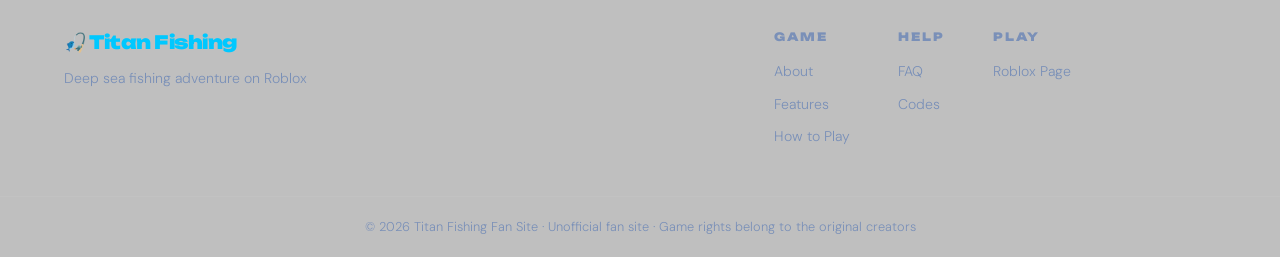
==== commit cbe080ab: "update: codes list layout, font to Unbounded, SEO keywords density, lang switcher fix" ====
--- a/index.html
+++ b/index.html
@@ -1,243 +1,12 @@
 <!DOCTYPE html>
-<html lang="en">
+<html>
 <head>
   <meta charset="UTF-8" />
-  <meta name="viewport" content="width=device-width, initial-scale=1.0" />
-  <title>Titan Fishing - Conquer the Deep Sea Titans</title>
-  <link rel="stylesheet" href="style.css" />
+  <title>Titan Fishing</title>
+  <script>
+    const lang = navigator.language.startsWith('vi') ? 'vi' : 'en';
+    window.location.replace(lang + '/');
+  </script>
 </head>
-<body>
-
-  <!-- HEADER -->
-  <header class="header">
-    <div class="container header__inner">
-      <a href="#" class="logo">🎣 Titan Fishing</a>
-      <nav class="nav">
-        <a href="index.html">Home</a>
-        <a href="codes/">Codes 🎁</a>
-        <a href="https://www.roblox.com/games/115893378298440/Titan-Fishing" target="_blank" class="btn btn--primary">Play Now</a>
-        <div class="lang-switcher">
-          <span class="lang-switcher__current">🌐 EN</span>
-          <div class="lang-switcher__dropdown">
-            <a href="index.html" class="active">🇺🇸 English</a>
-            <a href="vi.html">🇻🇳 Tiếng Việt</a>
-          </div>
-        </div>
-      </nav>
-    </div>
-  </header>
-
-  <!-- HERO -->
-  <section class="hero">
-    <div class="container hero__inner">
-      <div class="hero__content">
-        <div class="hero__badge">🔥 Trending Roblox Fishing Game</div>
-        <h1 class="hero__title">Conquer the Deep<br /><span class="highlight">Sea Titans</span></h1>
-        <p class="hero__desc">
-          This isn't just fishing — it's an epic battle against colossal sea monsters. Upgrade your rod, unlock skills, and explore 5+ islands to become a legendary angler.
-        </p>
-        <div class="hero__actions">
-          <a href="https://www.roblox.com/games/115893378298440/Titan-Fishing" target="_blank" class="btn btn--primary btn--lg">🎮 Play Free</a>
-          <a href="#how-to" class="btn btn--outline btn--lg">How to Play</a>
-        </div>
-        <div class="hero__stats">
-          <div class="stat"><span class="stat__num">5+</span><span class="stat__label">Islands</span></div>
-          <div class="stat"><span class="stat__num">∞</span><span class="stat__label">Rare Fish</span></div>
-          <div class="stat"><span class="stat__num">30min</span><span class="stat__label">Boss Respawn</span></div>
-        </div>
-      </div>
-    </div>
-    <div class="hero__bg"></div>
-  </section>
-
-  <!-- FEATURES -->
-  <section class="features section" id="features">
-    <div class="container">
-      <h2 class="section__title">Core Features</h2>
-      <p class="section__sub">Every cast is a new adventure</p>
-      <div class="features__grid">
-        <div class="feature-card">
-          <div class="feature-card__icon">🎯</div>
-          <h3>Precision Casting</h3>
-          <p>Aim for the Orange Zone when casting to boost your luck stat and attract rarer, higher-value fish with every throw.</p>
-        </div>
-        <div class="feature-card">
-          <div class="feature-card__icon">⚔️</div>
-          <h3>Boss-Style Combat</h3>
-          <p>Once hooked, enter battle mode — spam click to drain the fish's HP while managing your line distance to avoid a snap.</p>
-        </div>
-        <div class="feature-card">
-          <div class="feature-card__icon">🪄</div>
-          <h3>Skill Book System</h3>
-          <p>Unlock Z and X abilities via Skill Books. Z reels in faster to prevent line breaks; X deals burst damage. Build your own playstyle.</p>
-        </div>
-        <div class="feature-card">
-          <div class="feature-card__icon">🎣</div>
-          <h3>Rod Progression</h3>
-          <p>Climb from Beginner Rod to the Golden Rod. Pro tip: skip the Rusty Rod entirely and save your cash for the real power spike.</p>
-        </div>
-        <div class="feature-card">
-          <div class="feature-card__icon">🏝️</div>
-          <h3>Island Exploration</h3>
-          <p>Buy a boat and sail to 5+ islands of increasing difficulty. Each zone unlocks new fish species and bigger rewards.</p>
-        </div>
-        <div class="feature-card">
-          <div class="feature-card__icon">🧊</div>
-          <h3>Titan Boss Spawns</h3>
-          <p>Massive titans like the Ice Boss spawn every 30 minutes. Compete server-wide for top-tier loot and bragging rights.</p>
-        </div>
-      </div>
-    </div>
-  </section>
-
-  <!-- WHAT IS -->
-  <section class="what-is section section--dark" id="what-is">
-    <div class="container what-is__inner">
-      <div class="what-is__text">
-        <h2 class="section__title">What is Titan Fishing?</h2>
-        <p>Titan Fishing is a deep-sea fishing adventure on Roblox that throws out the slow, relaxing fishing simulator formula. Every catch is a high-stakes boss fight.</p>
-        <p>You'll need precise casts, fast reflexes, and smart skill usage to take down creatures weighing thousands of kilograms. As you upgrade your gear and unlock new islands, the challenge — and the fun — keeps escalating.</p>
-        <ul class="what-is__list">
-          <li>✅ Completely free to play on Roblox</li>
-          <li>✅ Regular updates with new islands and content</li>
-          <li>✅ Great for both casual and hardcore players</li>
-          <li>✅ Active global player community</li>
-        </ul>
-      </div>
-      <div class="what-is__visual">
-        <div class="game-preview">
-          <div class="game-preview__screen">
-            <span>🌊</span>
-            <p>Deep Sea Fishing Adventure</p>
-          </div>
-        </div>
-      </div>
-    </div>
-  </section>
-
-  <!-- HOW TO -->
-  <section class="how-to section" id="how-to">
-    <div class="container">
-      <h2 class="section__title">How to Get Started</h2>
-      <p class="section__sub">Four steps from rookie to legend</p>
-      <div class="steps">
-        <div class="step">
-          <div class="step__num">01</div>
-          <h3>Jump In</h3>
-          <p>Search "Titan Fishing" on Roblox or click the Play button on this page. It's free — no excuses.</p>
-        </div>
-        <div class="step">
-          <div class="step__num">02</div>
-          <h3>Nail the Cast</h3>
-          <p>Aim for the Orange Zone when casting. Landing there boosts your luck and pulls in rarer fish.</p>
-        </div>
-        <div class="step">
-          <div class="step__num">03</div>
-          <h3>Fight to Reel</h3>
-          <p>Spam click to drain HP, use Z/X skills to assist, and keep your line distance in check. Don't let it snap.</p>
-        </div>
-        <div class="step">
-          <div class="step__num">04</div>
-          <h3>Upgrade and Explore</h3>
-          <p>Sell your catch, skip the Rusty Rod, grind toward the Golden Rod, buy a boat, and take on Titan Bosses.</p>
-        </div>
-      </div>
-    </div>
-  </section>
-
-  <!-- WHY -->
-  <section class="why section section--dark" id="why">
-    <div class="container">
-      <h2 class="section__title">Why Titan Fishing</h2>
-      <p class="section__sub">Not your average fishing game</p>
-      <div class="why__grid">
-        <div class="why-item">
-          <div class="why-item__icon">🏆</div>
-          <h3>Deep Progression</h3>
-          <p>Clear upgrade paths from starter gear to endgame rods and islands. Every milestone feels earned.</p>
-        </div>
-        <div class="why-item">
-          <div class="why-item__icon">⚡</div>
-          <h3>Intense Combat</h3>
-          <p>No idle waiting. Every fish is a real-time battle that demands reflexes and strategy.</p>
-        </div>
-        <div class="why-item">
-          <div class="why-item__icon">🌍</div>
-          <h3>Tons to Explore</h3>
-          <p>5+ unique islands, diverse fish tiers, and world bosses keep the content fresh and expanding.</p>
-        </div>
-        <div class="why-item">
-          <div class="why-item__icon">🎁</div>
-          <h3>Free Reward Codes</h3>
-          <p>Redeem codes for free cash, skins, and Skill Books. A great head start for new players.</p>
-        </div>
-      </div>
-    </div>
-  </section>
-
-  <!-- FAQ -->
-  <section class="faq section" id="faq">
-    <div class="container">
-      <h2 class="section__title">FAQ</h2>
-      <p class="section__sub">New player essentials</p>
-      <div class="faq__list">
-        <details class="faq__item">
-          <summary>Is Titan Fishing free to play?</summary>
-          <p>Yes, it's completely free on Roblox. Some items can be purchased with in-game currency, which you can also earn through gameplay or redeem codes.</p>
-        </details>
-        <details class="faq__item">
-          <summary>How do I get the Golden Rod?</summary>
-          <p>Earn cash by selling fish, then buy it from the Rod Shop. Skip the Rusty Rod entirely — it's not worth the cost. Save up and go straight for the Golden Rod.</p>
-        </details>
-        <details class="faq__item">
-          <summary>What does the Orange Zone do?</summary>
-          <p>Landing your cast in the Orange Zone gives a significant luck boost, increasing your chances of hooking rare and high-value fish.</p>
-        </details>
-        <details class="faq__item">
-          <summary>What are the Z and X skills?</summary>
-          <p>Z (Reel In) speeds up pulling the fish closer to prevent line snaps. X (Damage/Control) deals burst damage or slows the fish's movement.</p>
-        </details>
-        <details class="faq__item">
-          <summary>How often do Titan Bosses spawn?</summary>
-          <p>Titans like the Ice Boss respawn every 30 minutes. All players on the server can participate — defeat them for top-tier rewards.</p>
-        </details>
-        <details class="faq__item">
-          <summary>What's the fastest way to make money?</summary>
-          <p>Use bait for a luck multiplier, always aim for the Orange Zone, bulk sell your inventory, and move to higher-level islands as soon as your rod can handle it.</p>
-        </details>
-      </div>
-    </div>
-  </section>
-
-  <!-- FOOTER -->
-  <footer class="footer">
-    <div class="container footer__inner">
-      <div class="footer__brand">
-        <a href="#" class="logo">🎣 Titan Fishing</a>
-        <p>Deep sea fishing adventure on Roblox</p>
-      </div>
-      <div class="footer__links">
-        <div class="footer__col">
-          <h4>Game</h4>
-          <a href="#what-is">About</a>
-          <a href="#features">Features</a>
-          <a href="#how-to">How to Play</a>
-        </div>
-        <div class="footer__col">
-          <h4>Help</h4>
-          <a href="#faq">FAQ</a>
-          <a href="#why">Why Play</a>
-        </div>
-        <div class="footer__col">
-          <h4>Play</h4>
-          <a href="https://www.roblox.com/games/115893378298440/Titan-Fishing" target="_blank">Roblox Page</a>
-        </div>
-      </div>
-    </div>
-    <div class="footer__bottom">
-      <p>© 2026 Titan Fishing Fan Site · Unofficial fan site · Game rights belong to the original creators</p>
-    </div>
-  </footer>
-
-</body>
+<body></body>
 </html>
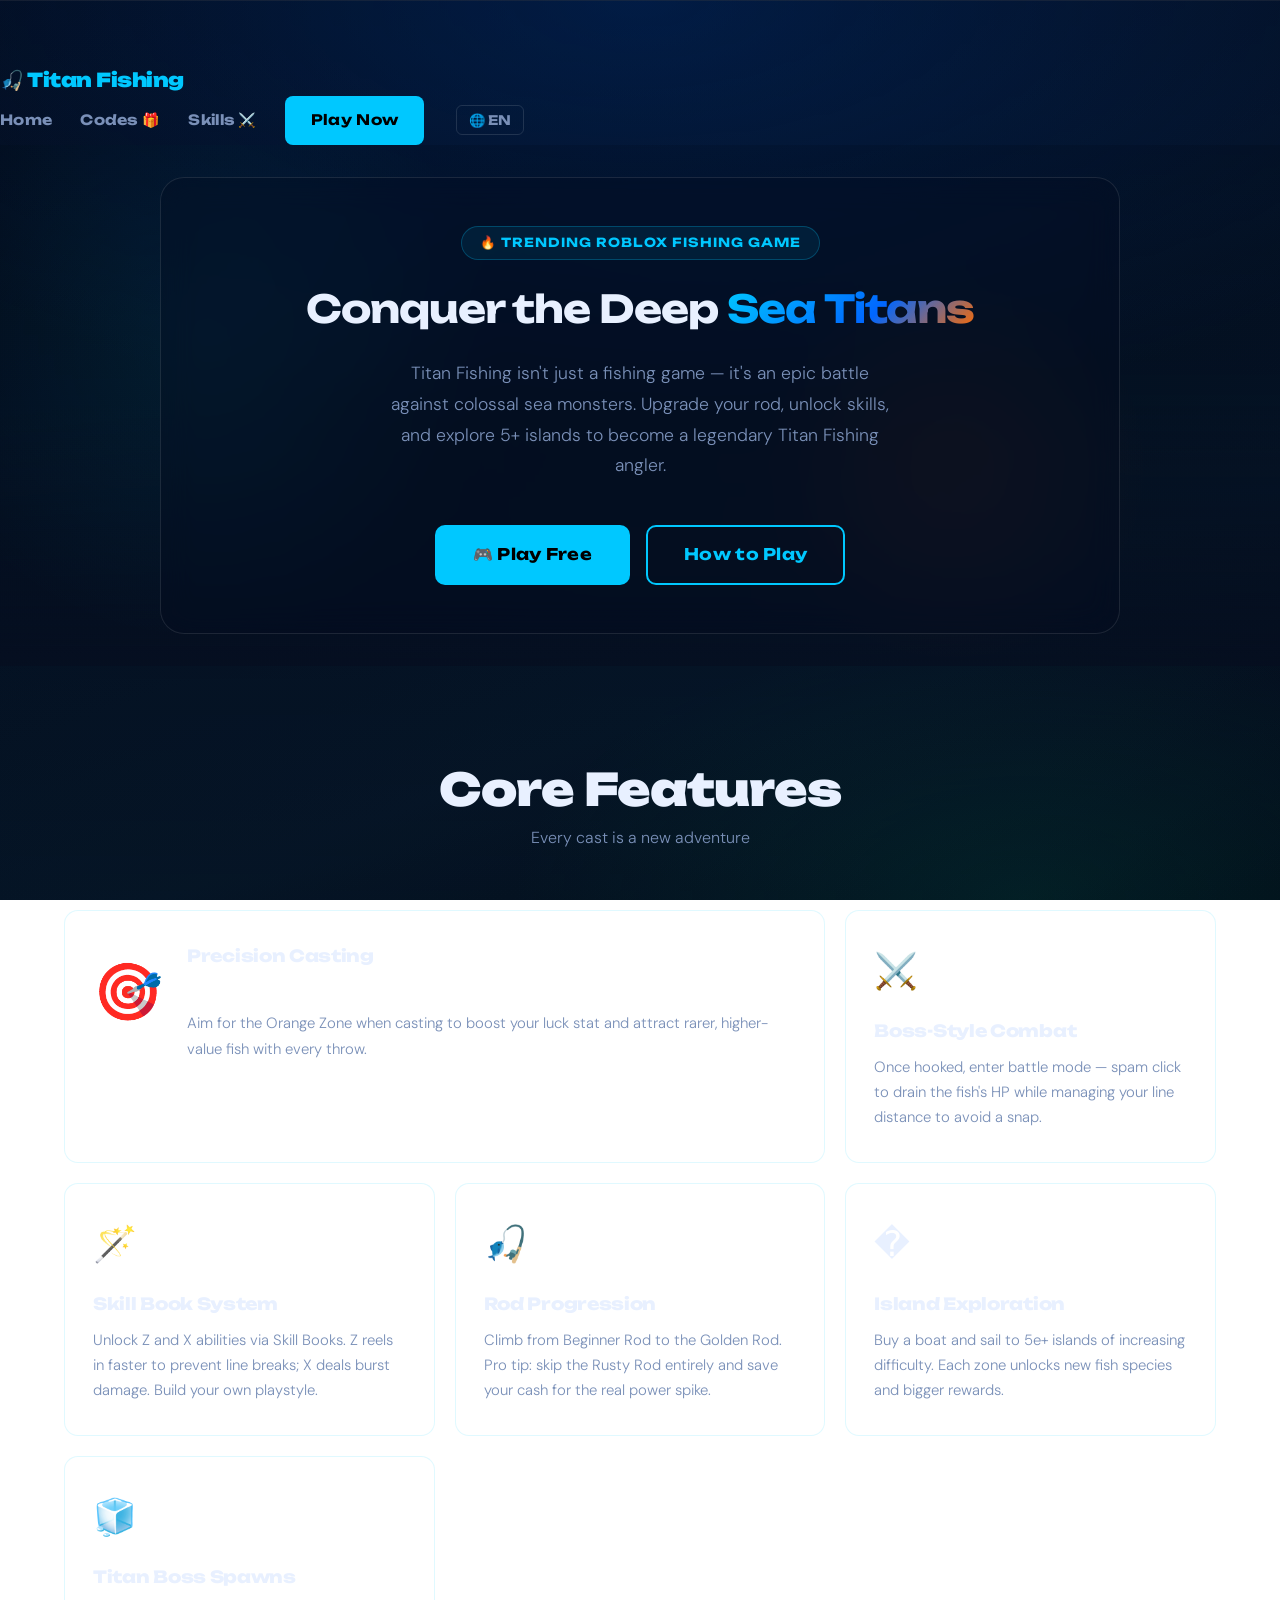
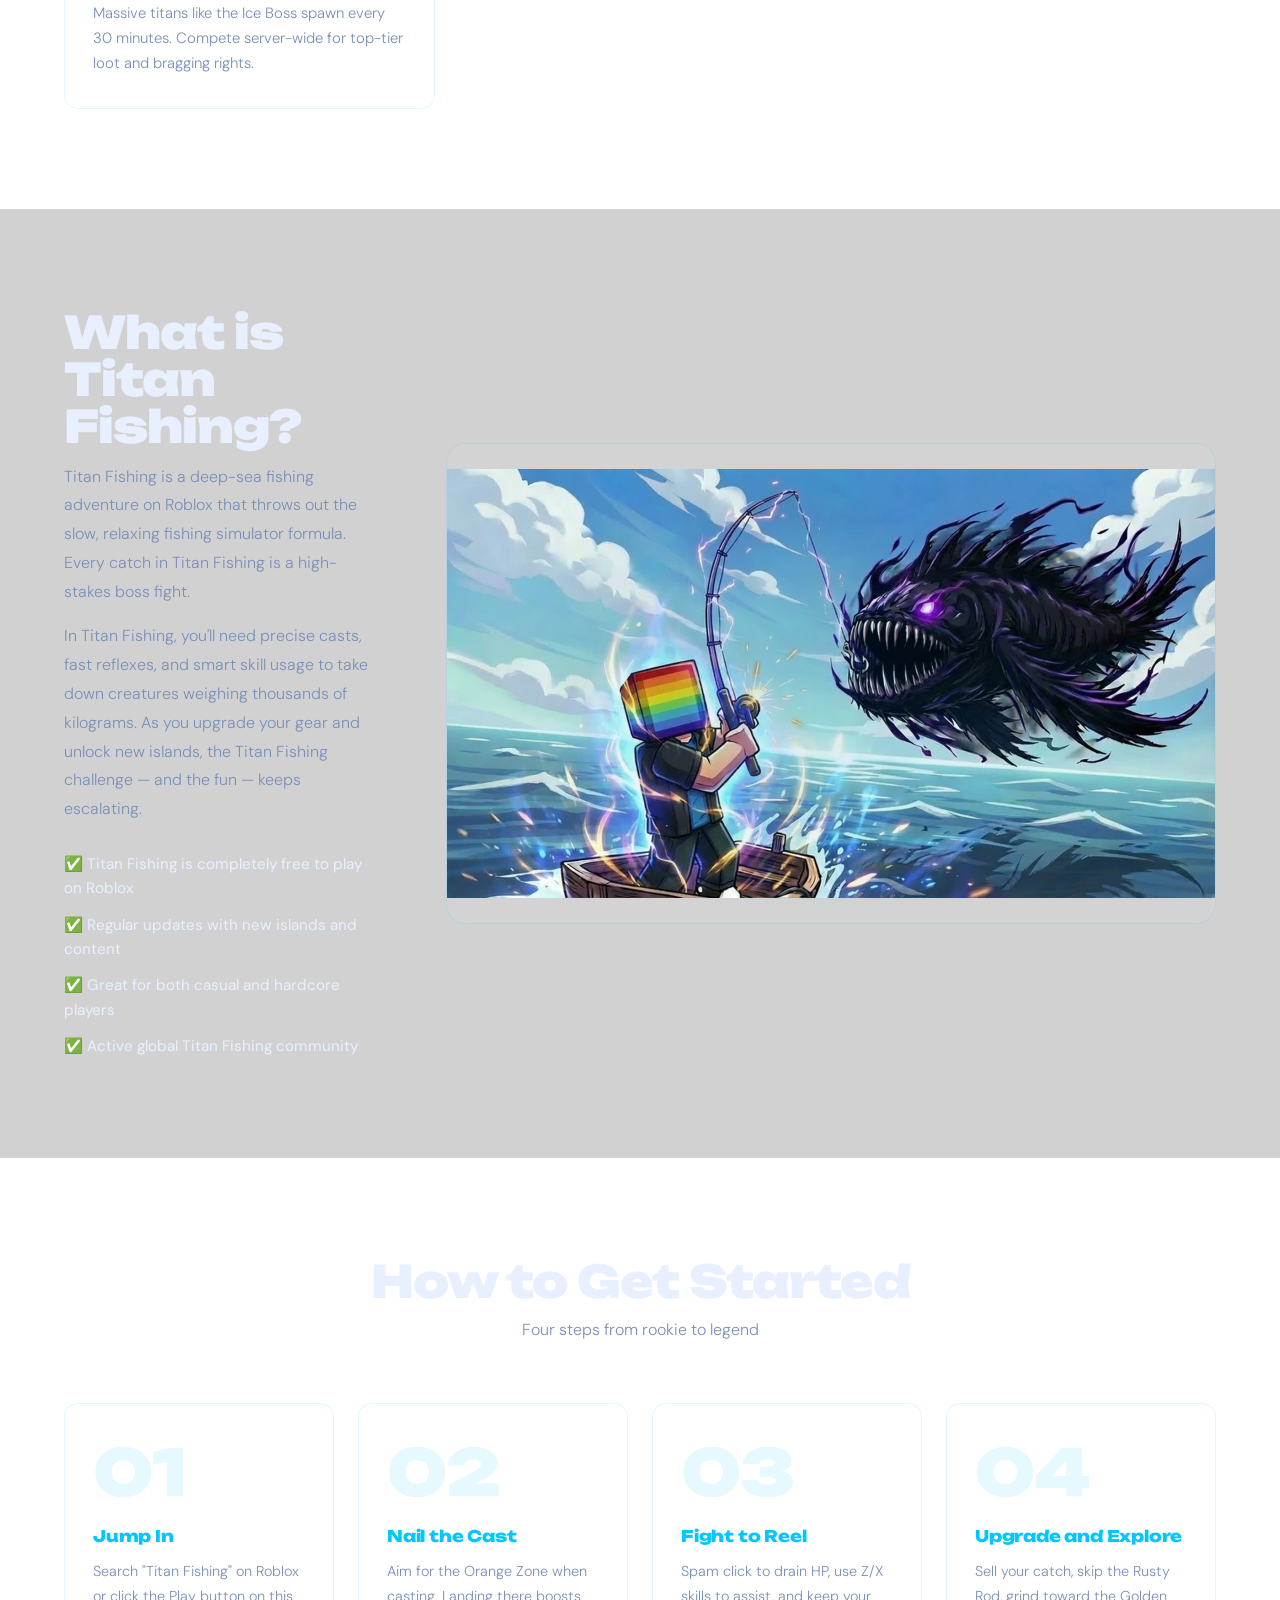
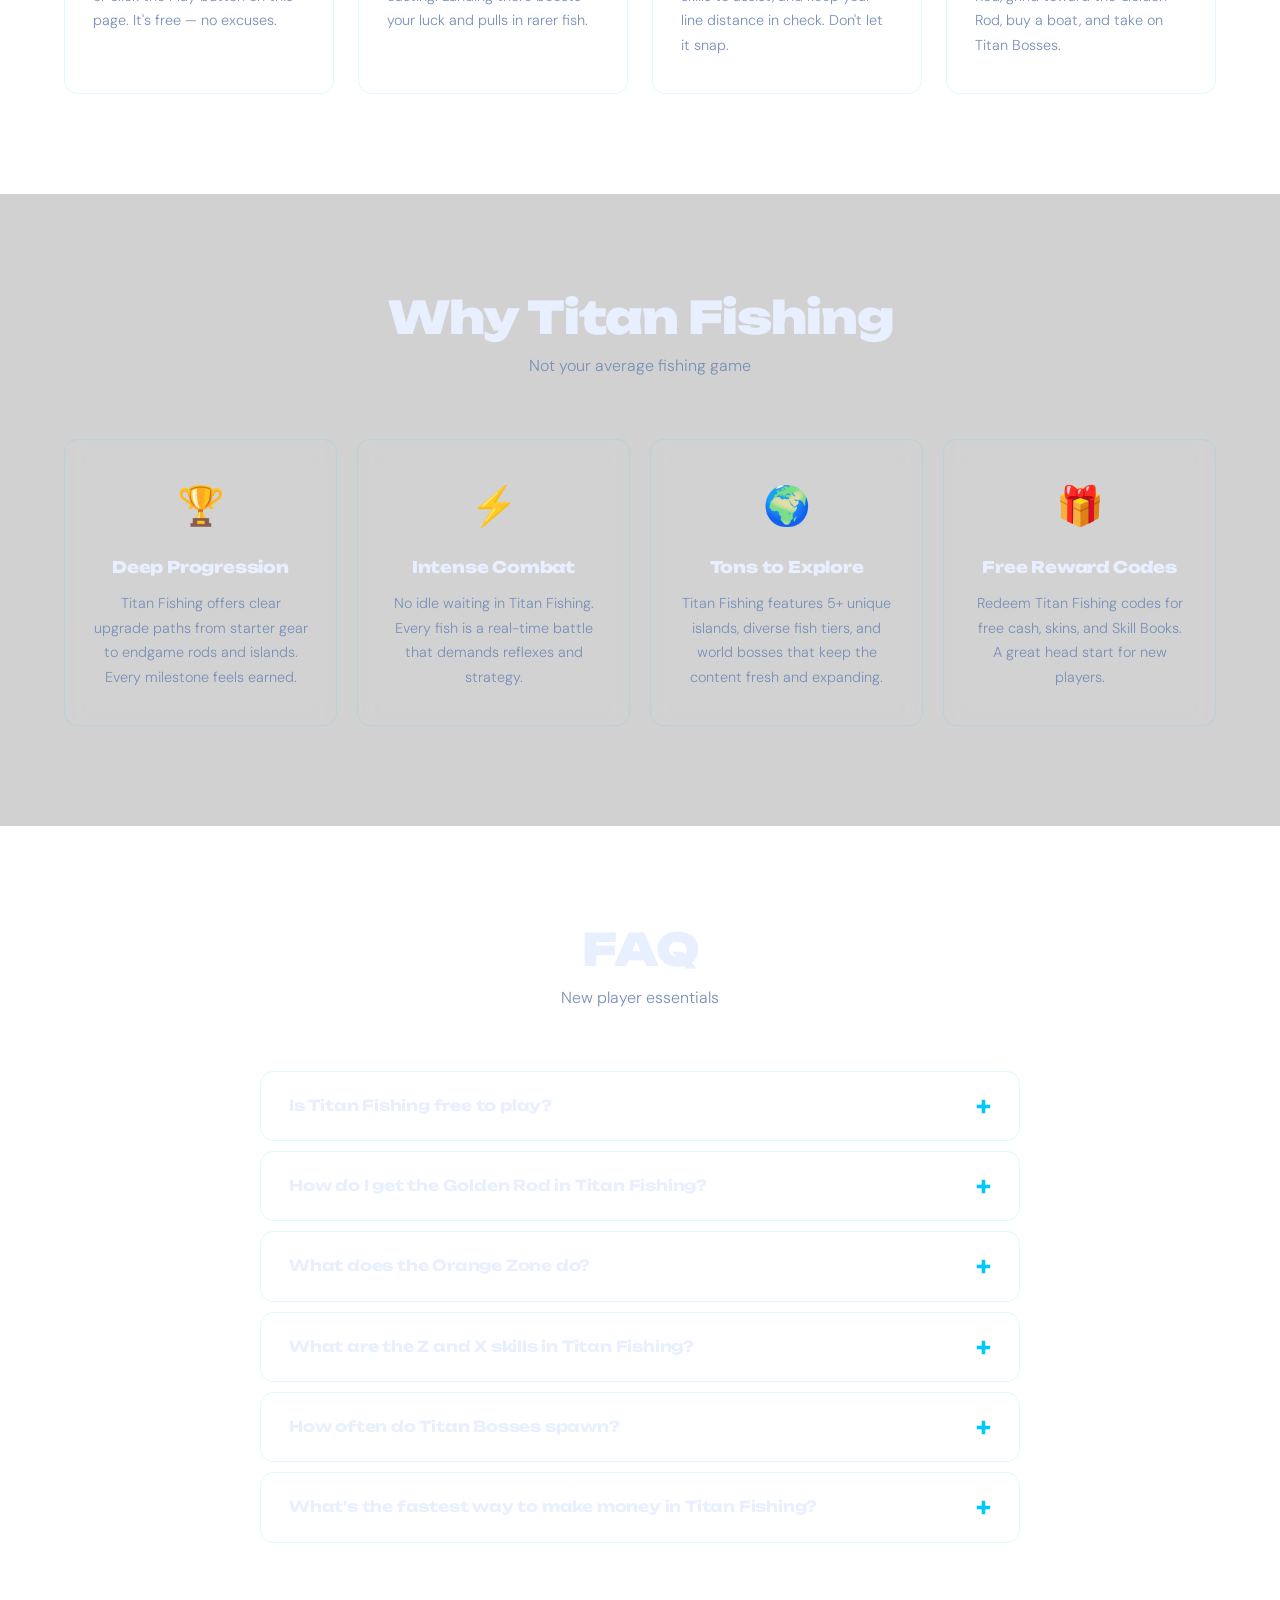
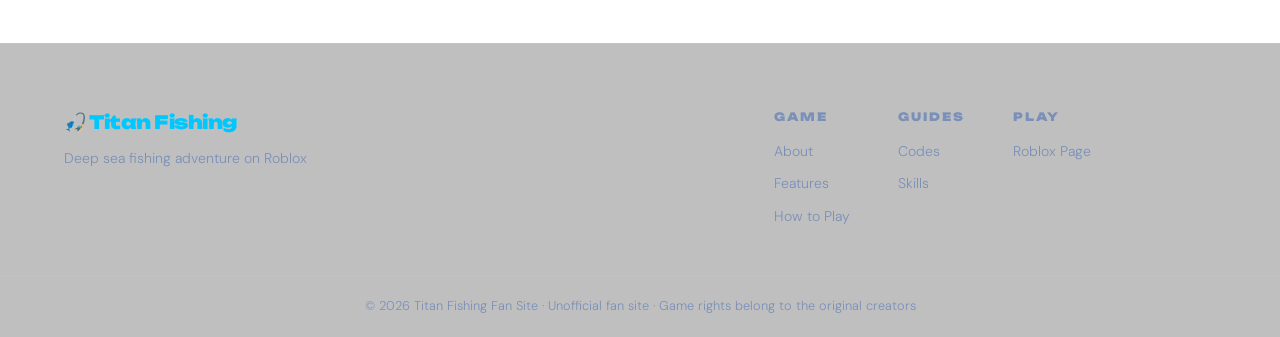
==== commit c312b7a7: "Update index.html" ====
--- a/index.html
+++ b/index.html
@@ -1,12 +1,175 @@
 <!DOCTYPE html>
-<html>
+<html lang="en">
 <head>
   <meta charset="UTF-8" />
-  <title>Titan Fishing</title>
+  <meta name="viewport" content="width=device-width, initial-scale=1.0" />
+  <title>Titan Fishing - Conquer the Deep Sea Titans</title>
+  <link rel="canonical" href="https://titanfishing.org/" />
+  <link rel="alternate" hreflang="en" href="https://titanfishing.org/" />
+  <link rel="alternate" hreflang="vi" href="https://titanfishing.org/vi/" />
+  <meta name="description" content="Titan Fishing is a deep-sea fishing adventure on Roblox. Battle colossal sea monsters, upgrade your rod, unlock skills, and explore 5+ islands. Free to play." />
+  <meta name="keywords" content="Titan Fishing, Titan Fishing Roblox, Titan Fishing game, Roblox fishing game, Titan Fishing guide, Titan Fishing tips" />
+  <link rel="icon" type="image/png" href="back.png" />
+  <link rel="stylesheet" href="style.css" />
+  <script async src="https://www.googletagmanager.com/gtag/js?id=G-WSXQHS7NCX"></script>
   <script>
-    const lang = navigator.language.startsWith('vi') ? 'vi' : 'en';
-    window.location.replace(lang + '/');
+    window.dataLayer = window.dataLayer || [];
+    function gtag(){dataLayer.push(arguments);}
+    gtag('js', new Date());
+    gtag('config', 'G-WSXQHS7NCX');
   </script>
 </head>
-<body></body>
+<body>
+  <header class="header"></header>
+    <div class="container header__inner"></div>
+      <a href="/" class="logo">🎣 Titan Fishing</a>
+      <nav class="nav">
+        <a href="/">Home</a>
+        <a href="/codes/">Codes 🎁</a>
+        <a href="/skills/">Skills ⚔️</a>
+        <a href="https://www.roblox.com/games/115893378298440/Titan-Fishing" target="_blank" class="btn btn--primary">Play Now</a>
+        <div class="lang-switcher">
+          <span class="lang-switcher__current">🌐 EN</span>
+          <div class="lang-switcher__dropdown">
+            <a href="/" class="active">🇺🇸 English</a>
+            <a href="/vi/">�� Tiếng Việt</a>
+          </div>
+        </div>
+      </nav>
+    </div>
+  </header>
+
+  <section class="hero">
+    <div class="container hero__inner">
+      <div class="hero__content">
+        <div class="hero__badge">🔥 Trending Roblox Fishing Game</div>
+        <h1 class="hero__title">Conquer the Deep <span class="highlight">Sea Titans</span></h1>
+        <p class="hero__desc">Titan Fishing isn't just a fishing game — it's an epic battle against colossal sea monsters. Upgrade your rod, unlock skills, and explore 5+ islands to become a legendary Titan Fishing angler.</p>
+        <div class="hero__actions">
+          <a href="https://www.roblox.com/games/115893378298440/Titan-Fishing" target="_blank" class="btn btn--primary btn--lg">🎮 Play Free</a>
+          <a href="#how-to" class="btn btn--outline btn--lg">How to Play</a>
+        </div>
+      </div>
+    </div>
+    <div class="hero__bg"></div>
+  </section>
+
+  <section class="features section" id="features">
+    <div class="container">
+      <h2 class="section__title">Core Features</h2>
+      <p class="section__sub">Every cast is a new adventure</p>
+      <div class="features__grid">
+        <div class="feature-card"><div class="feature-card__icon">🎯</div><h3>Precision Casting</h3><p>Aim for the Orange Zone when casting to boost your luck stat and attract rarer, higher-value fish with every throw.</p></div>
+        <div class="feature-card"><div class="feature-card__icon">⚔️</div><h3>Boss-Style Combat</h3><p>Once hooked, enter battle mode — spam click to drain the fish's HP while managing your line distance to avoid a snap.</p></div>
+        <div class="feature-card"><div class="feature-card__icon">🪄</div><h3>Skill Book System</h3><p>Unlock Z and X abilities via Skill Books. Z reels in faster to prevent line breaks; X deals burst damage. Build your own playstyle.</p></div>
+        <div class="feature-card"><div class="feature-card__icon">🎣</div><h3>Rod Progression</h3><p>Climb from Beginner Rod to the Golden Rod. Pro tip: skip the Rusty Rod entirely and save your cash for the real power spike.</p></div>
+        <div class="feature-card"><div class="feature-card__icon">�️</div><h3>Island Exploration</h3><p>Buy a boat and sail to 5e+ islands of increasing difficulty. Each zone unlocks new fish species and bigger rewards.</p></div>
+        <div class="feature-card"><div class="feature-card__icon">🧊</div><h3>Titan Boss Spawns</h3><p>Massive titans like the Ice Boss spawn every 30 minutes. Compete server-wide for top-tier loot and bragging rights.</p></div>
+      </div>
+    </div>
+  </section>
+
+  <section class="what-is section section--dark" id="what-is">
+    <div class="container what-is__inner">
+      <div class="what-is__text">
+        <h2 class="section__title">What is Titan Fishing?</h2>
+        <p>Titan Fishing is a deep-sea fishing adventure on Roblox that throws out the slow, relaxing fishing simulator formula. Every catch in Titan Fishing is a high-stakes boss fight.</p>
+        <p>In Titan Fishing, you'll need precise casts, fast reflexes, and smart skill usage to take down creatures weighing thousands of kilograms. As you upgrade your gear and unlock new islands, the Titan Fishing challenge — and the fun — keeps escalating.</p>
+        <ul class="what-is__list">
+          <li>✅ Titan Fishing is completely free to play on Roblox</li>
+          <li>✅ Regular updates with new islands and content</li>
+          <li>✅ Great for both casual and hardcore players</li>
+          <li>✅ Active global Titan Fishing community</li>
+        </ul>
+      </div>
+      <div class="what-is__visual">
+        <div class="game-preview">
+          <img src="back.png" alt="Titan Fishing" class="game-preview__img" />
+        </div>
+      </div>
+    </div>
+  </section>
+
+  <section class="how-to section" id="how-to">
+    <div class="container">
+      <h2 class="section__title">How to Get Started</h2>
+      <p class="section__sub">Four steps from rookie to legend</p>
+      <div class="steps">
+        <div class="step"><div class="step__num">01</div><h3>Jump In</h3><p>Search "Titan Fishing" on Roblox or click the Play button on this page. It's free — no excuses.</p></div>
+        <div class="step"><div class="step__num">02</div><h3>Nail the Cast</h3><p>Aim for the Orange Zone when casting. Landing there boosts your luck and pulls in rarer fish.</p></div>
+        <div class="step"><div class="step__num">03</div><h3>Fight to Reel</h3><p>Spam click to drain HP, use Z/X skills to assist, and keep your line distance in check. Don't let it snap.</p></div>
+        <div class="step"><div class="step__num">04</div><h3>Upgrade and Explore</h3><p>Sell your catch, skip the Rusty Rod, grind toward the Golden Rod, buy a boat, and take on Titan Bosses.</p></div>
+      </div>
+    </div>
+  </section>
+
+  <section class="why section section--dark" id="why">
+    <div class="container">
+      <h2 class="section__title">Why Titan Fishing</h2>
+      <p class="section__sub">Not your average fishing game</p>
+      <div class="why__grid">
+        <div class="why-item"><div class="why-item__icon">🏆</div><h3>Deep Progression</h3><p>Titan Fishing offers clear upgrade paths from starter gear to endgame rods and islands. Every milestone feels earned.</p></div>
+        <div class="why-item"><div class="why-item__icon">⚡</div><h3>Intense Combat</h3><p>No idle waiting in Titan Fishing. Every fish is a real-time battle that demands reflexes and strategy.</p></div>
+        <div class="why-item"><div class="why-item__icon">🌍</div><h3>Tons to Explore</h3><p>Titan Fishing features 5+ unique islands, diverse fish tiers, and world bosses that keep the content fresh and expanding.</p></div>
+        <div class="why-item"><div class="why-item__icon">🎁</div><h3>Free Reward Codes</h3><p>Redeem Titan Fishing codes for free cash, skins, and Skill Books. A great head start for new players.</p></div>
+      </div>
+    </div>
+  </section>
+
+  <section class="faq section" id="faq">
+    <div class="container">
+      <h2 class="section__title">FAQ</h2>
+      <p class="section__sub">New player essentials</p>
+      <div class="faq__list">
+        <details class="faq__item"><summary>Is Titan Fishing free to play?</summary><p>Yes, Titan Fishing is completely free on Roblox. Some items can be purchased with in-game currency, which you can also earn through Titan Fishing gameplay or redeem codes.</p></details>
+        <details class="faq__item"><summary>How do I get the Golden Rod in Titan Fishing?</summary><p>Earn cash by selling fish in Titan Fishing, then buy it from the Rod Shop. Skip the Rusty Rod entirely — it's not worth the cost. Save up and go straight for the Golden Rod.</p></details>
+        <details class="faq__item"><summary>What does the Orange Zone do?</summary><p>Landing your cast in the Orange Zone gives a significant luck boost in Titan Fishing, increasing your chances of hooking rare and high-value fish.</p></details>
+        <details class="faq__item"><summary>What are the Z and X skills in Titan Fishing?</summary><p>Z (Reel In) speeds up pulling the fish closer to prevent line snaps. X (Damage/Control) deals burst damage or slows the fish's movement.</p></details>
+        <details class="faq__item"><summary>How often do Titan Bosses spawn?</summary><p>In Titan Fishing, titans like the Ice Boss respawn every 30 minutes. All players on the server can participate — defeat them for top-tier rewards.</p></details>
+        <details class="faq__item"><summary>What's the fastest way to make money in Titan Fishing?</summary><p>Use bait for a luck multiplier, always aim for the Orange Zone, bulk sell your inventory, and move to higher-level islands as soon as your rod can handle it.</p></details>
+      </div>
+    </div>
+  </section>
+
+  <footer class="footer">
+    <div class="container footer__inner">
+      <div class="footer__brand">
+        <a href="/" class="logo">🎣 Titan Fishing</a>
+        <p>Deep sea fishing adventure on Roblox</p>
+      </div>
+      <div class="footer__links">
+        <div class="footer__col"><h4>Game</h4><a href="#what-is">About</a><a href="#features">Features</a><a href="#how-to">How to Play</a></div>
+        <div class="footer__col"><h4>Guides</h4><a href="/codes/">Codes</a><a href="/skills/">Skills</a></div>
+        <div class="footer__col"><h4>Play</h4><a href="https://www.roblox.com/games/115893378298440/Titan-Fishing" target="_blank">Roblox Page</a></div>
+      </div>
+    </div>
+    <div class="footer__bottom">
+      <p>© 2026 Titan Fishing Fan Site · Unofficial fan site · Game rights belong to the original creators</p>
+    </div>
+  </footer>
+
+  <script>
+    document.querySelectorAll('.lang-switcher').forEach(sw => {
+      sw.querySelector('.lang-switcher__current').addEventListener('click', e => {
+        e.stopPropagation(); sw.classList.toggle('open');
+      });
+    });
+    document.addEventListener('click', () => {
+      document.querySelectorAll('.lang-switcher.open').forEach(sw => sw.classList.remove('open'));
+    });
+    const observer = new IntersectionObserver(els => {
+      els.forEach((el, i) => {
+        if (el.isIntersecting) {
+          el.target.style.transitionDelay = (i * 0.08) + 's';
+          el.target.classList.add('visible');
+          observer.unobserve(el.target);
+        }
+      });
+    }, { threshold: 0.12 });
+    document.querySelectorAll('.feature-card, .step, .why-item, .faq__item, .what-is__inner')
+      .forEach(el => { el.classList.add('reveal'); observer.observe(el); });
+  </script>
+  <script async="async" data-cfasync="false" src="https://pl28926565.effectivegatecpm.com/f6c6b598938e1a4afbf9780160437fe2/invoke.js"></script>
+  <div id="container-f6c6b598938e1a4afbf9780160437fe2"></div>
+</body>
 </html>
--- a/style.css
+++ b/style.css
@@ -0,0 +1,1053 @@
+/* ===== GOOGLE FONTS ===== */
+@import url('https://fonts.googleapis.com/css2?family=Unbounded:wght@400;700;900&family=DM+Sans:wght@300;400;500&family=JetBrains+Mono:wght@700&display=swap');
+
+/* ===== RESET & BASE ===== */
+*, *::before, *::after { box-sizing: border-box; margin: 0; padding: 0; }
+
+:root {
+  --bg: #060d1f;
+  --surface: rgba(255,255,255,0.05);
+  --surface-hover: rgba(255,255,255,0.09);
+  --accent: #00c8ff;
+  --accent2: #ff6b00;
+  --accent-glow: rgba(0,200,255,0.25);
+  --text: #e8f0ff;
+  --text-muted: #7a90b8;
+  --border: rgba(0,200,255,0.12);
+  --border-hover: rgba(0,200,255,0.4);
+  --radius: 14px;
+  --font-display: 'Unbounded', sans-serif;
+  --font-body: 'DM Sans', sans-serif;
+  --font-mono: 'JetBrains Mono', monospace;
+}
+
+html { scroll-behavior: smooth; }
+
+body {
+  font-family: var(--font-body);
+  background: linear-gradient(160deg, #020b18 0%, #041428 40%, #061a2e 70%, #030d1a 100%) fixed;
+  color: var(--text);
+  line-height: 1.6;
+  overflow-x: hidden;
+}
+
+/* deep overlay so text is always readable */
+body::before {
+  content: '';
+  position: fixed;
+  inset: 0;
+  background:
+    radial-gradient(ellipse 120% 80% at 50% 0%, rgba(0,40,100,0.55) 0%, transparent 60%),
+    radial-gradient(ellipse 80% 60% at 80% 100%, rgba(0,100,80,0.2) 0%, transparent 50%),
+    linear-gradient(180deg, rgba(6,13,31,0.5) 0%, rgba(4,10,20,0.3) 100%);
+  pointer-events: none;
+  z-index: 0;
+}
+
+body > * { position: relative; z-index: 1; }
+
+a { color: inherit; text-decoration: none; }
+
+.container {
+  max-width: 1200px;
+  margin: 0 auto;
+  padding: 0 24px;
+}
+
+/* ===== ANIMATIONS ===== */
+@keyframes fadeUp {
+  from { opacity: 0; transform: translateY(28px); }
+  to   { opacity: 1; transform: translateY(0); }
+}
+@keyframes fadeIn {
+  from { opacity: 0; }
+  to   { opacity: 1; }
+}
+@keyframes glowPulse {
+  0%, 100% { box-shadow: 0 0 20px rgba(0,200,255,0.15); }
+  50%       { box-shadow: 0 0 40px rgba(0,200,255,0.35); }
+}
+@keyframes float {
+  0%, 100% { transform: translateY(0); }
+  50%       { transform: translateY(-8px); }
+}
+
+.reveal {
+  opacity: 0;
+  transform: translateY(24px);
+  transition: opacity 0.6s ease, transform 0.6s ease;
+}
+.reveal.visible {
+  opacity: 1;
+  transform: translateY(0);
+}
+
+/* ===== BUTTONS ===== */
+.btn {
+  display: inline-flex;
+  align-items: center;
+  gap: 8px;
+  padding: 11px 24px;
+  border-radius: 8px;
+  font-family: var(--font-display);
+  font-weight: 700;
+  font-size: 0.9rem;
+  letter-spacing: 0.3px;
+  cursor: pointer;
+  transition: all 0.25s cubic-bezier(0.34,1.56,0.64,1);
+  border: 2px solid transparent;
+  white-space: nowrap;
+  position: relative;
+  overflow: hidden;
+}
+
+.btn--primary {
+  background: var(--accent);
+  color: #000;
+}
+.btn--primary::after {
+  content: '';
+  position: absolute;
+  inset: 0;
+  background: linear-gradient(135deg, rgba(255,255,255,0.2), transparent);
+  opacity: 0;
+  transition: opacity 0.2s;
+}
+.btn--primary:hover { transform: translateY(-2px) scale(1.03); box-shadow: 0 8px 24px var(--accent-glow); }
+.btn--primary:hover::after { opacity: 1; }
+
+.btn--outline {
+  border-color: var(--accent);
+  color: var(--accent);
+  background: transparent;
+}
+.btn--outline:hover {
+  background: rgba(0,200,255,0.1);
+  transform: translateY(-2px) scale(1.03);
+  box-shadow: 0 8px 24px var(--accent-glow);
+}
+
+.btn--lg { padding: 15px 36px; font-size: 1rem; border-radius: 10px; }
+
+/* ===== HEADER ===== */
+.header {
+  position: sticky;
+  top: 0;
+  z-index: 50;
+  background: rgba(6,13,31,0.4);
+  backdrop-filter: blur(20px);
+  -webkit-backdrop-filter: blur(20px);
+  border-bottom: 1px solid rgba(255,255,255,0.07);
+  transition: background 0.3s;
+}
+
+.header__inner {
+  display: flex;
+  align-items: center;
+  justify-content: space-between;
+  height: 64px;
+}
+
+.logo {
+  font-family: var(--font-display);
+  font-size: 1.2rem;
+  font-weight: 900;
+  color: var(--accent);
+  letter-spacing: -0.5px;
+  transition: opacity 0.2s;
+}
+.logo:hover { opacity: 0.8; }
+
+.nav {
+  display: flex;
+  align-items: center;
+  gap: 28px;
+}
+
+.nav > a:not(.btn) {
+  font-family: var(--font-display);
+  font-size: 0.88rem;
+  font-weight: 700;
+  color: var(--text-muted);
+  letter-spacing: 0.3px;
+  transition: color 0.2s;
+  position: relative;
+}
+.nav > a:not(.btn)::after {
+  content: '';
+  position: absolute;
+  bottom: -3px; left: 0; right: 0;
+  height: 2px;
+  background: var(--accent);
+  transform: scaleX(0);
+  transition: transform 0.2s;
+}
+.nav > a:not(.btn):hover { color: var(--text); }
+.nav > a:not(.btn):hover::after { transform: scaleX(1); }
+
+/* ===== LANG SWITCHER ===== */
+.lang-switcher {
+  position: relative;
+  display: inline-block;
+  margin-left: 4px;
+}
+
+.lang-switcher__current {
+  cursor: pointer;
+  padding: 6px 12px;
+  border: 1px solid rgba(255,255,255,0.12);
+  border-radius: 6px;
+  font-family: var(--font-display);
+  font-size: 0.82rem;
+  font-weight: 700;
+  color: var(--text-muted);
+  user-select: none;
+  white-space: nowrap;
+  transition: color 0.2s, border-color 0.2s;
+}
+.lang-switcher.open .lang-switcher__current {
+  color: var(--text);
+  border-color: var(--accent);
+}
+
+.lang-switcher__dropdown {
+  display: none;
+  position: absolute;
+  top: calc(100% + 8px);
+  right: 0;
+  background: rgba(6,13,31,0.9);
+  backdrop-filter: blur(16px);
+  border: 1px solid var(--border);
+  border-radius: 10px;
+  overflow: hidden;
+  min-width: 150px;
+  z-index: 100;
+  box-shadow: 0 12px 40px rgba(0,0,0,0.6);
+}
+.lang-switcher.open .lang-switcher__dropdown { display: block; }
+
+
+.lang-switcher__dropdown a {
+  display: block;
+  padding: 10px 16px;
+  font-family: var(--font-display);
+  font-size: 0.88rem;
+  font-weight: 700;
+  color: var(--text-muted);
+  transition: background 0.2s, color 0.2s;
+}
+.lang-switcher__dropdown a:hover { background: rgba(255,255,255,0.06); color: var(--text); }
+.lang-switcher__dropdown a.active { color: var(--accent); }
+
+/* ===== SECTIONS ===== */
+.section { padding: 100px 0; }
+.section--dark { background: rgba(0,0,0,0.18); }
+
+.section__title {
+  font-family: var(--font-display);
+  font-size: clamp(2rem, 3.5vw, 2.8rem);
+  font-weight: 900;
+  text-align: center;
+  margin-bottom: 12px;
+  letter-spacing: -1px;
+  line-height: 1.05;
+}
+
+.section__sub {
+  text-align: center;
+  color: var(--text-muted);
+  font-size: 1rem;
+  margin-bottom: 60px;
+  font-weight: 300;
+}
+
+/* ===== HERO ===== */
+.hero {
+  position: relative;
+  min-height: calc(50vh - 64px);
+  display: flex;
+  align-items: center;
+  overflow: hidden;
+}
+
+.hero__bg {
+  position: absolute;
+  inset: 0;
+  background: linear-gradient(
+    to bottom,
+    rgba(0,0,0,0.1) 0%,
+    rgba(0,0,0,0.05) 50%,
+    rgba(6,13,31,0.6) 100%
+  );
+  z-index: 0;
+}
+
+/* animated glow orbs */
+.hero__bg::before {
+  content: '';
+  position: absolute;
+  width: 600px; height: 600px;
+  border-radius: 50%;
+  background: radial-gradient(circle, rgba(0,200,255,0.08) 0%, transparent 70%);
+  top: -100px; left: -100px;
+  animation: float 8s ease-in-out infinite;
+}
+.hero__bg::after {
+  content: '';
+  position: absolute;
+  width: 400px; height: 400px;
+  border-radius: 50%;
+  background: radial-gradient(circle, rgba(255,107,0,0.06) 0%, transparent 70%);
+  bottom: 0; right: 10%;
+  animation: float 10s ease-in-out infinite reverse;
+}
+
+.hero__inner {
+  position: relative;
+  z-index: 1;
+  padding: 32px 24px;
+  text-align: center;
+  width: 100%;
+}
+
+.hero__content {
+  display: inline-block;
+  background: rgba(6,13,31,0.3);
+  backdrop-filter: blur(16px);
+  -webkit-backdrop-filter: blur(16px);
+  border: 1px solid rgba(255,255,255,0.1);
+  border-radius: 24px;
+  padding: 48px 80px;
+  max-width: 960px;
+  width: 100%;
+  animation: fadeUp 0.9s ease both;
+}
+
+.hero__badge {
+  display: inline-block;
+  background: rgba(0,200,255,0.08);
+  border: 1px solid rgba(0,200,255,0.25);
+  color: var(--accent);
+  padding: 6px 18px;
+  border-radius: 999px;
+  font-family: var(--font-display);
+  font-size: 0.78rem;
+  font-weight: 700;
+  margin-bottom: 28px;
+  letter-spacing: 1px;
+  text-transform: uppercase;
+  animation: fadeIn 0.6s ease both;
+}
+
+.hero__title {
+  font-family: var(--font-display);
+  font-size: clamp(1.2rem, 3vw, 2.6rem);
+  font-weight: 700;
+  line-height: 1.1;
+  letter-spacing: -1px;
+  margin-bottom: 28px;
+  white-space: nowrap;
+  animation: fadeUp 0.9s 0.1s ease both;
+}
+
+.highlight {
+  background: linear-gradient(135deg, var(--accent) 0%, #0066ff 60%, var(--accent2) 100%);
+  -webkit-background-clip: text;
+  -webkit-text-fill-color: transparent;
+  background-clip: text;
+}
+
+.hero__desc {
+  max-width: 520px;
+  margin: 0 auto 44px;
+  font-size: 1.1rem;
+  font-weight: 300;
+  color: var(--text-muted);
+  line-height: 1.75;
+  animation: fadeUp 0.9s 0.2s ease both;
+}
+
+.hero__actions {
+  display: flex;
+  gap: 16px;
+  justify-content: center;
+  flex-wrap: wrap;
+  animation: fadeUp 0.9s 0.3s ease both;
+}
+
+/* ===== FEATURES ===== */
+.features__grid {
+  display: grid;
+  grid-template-columns: repeat(auto-fit, minmax(300px, 1fr));
+  gap: 20px;
+}
+
+/* first card spans 2 cols on wide screens */
+@media (min-width: 960px) {
+  .features__grid .feature-card:first-child {
+    grid-column: span 2;
+    display: grid;
+    grid-template-columns: auto 1fr;
+    gap: 0 24px;
+    align-items: start;
+  }
+  .features__grid .feature-card:first-child .feature-card__icon {
+    font-size: 3.5rem;
+    grid-row: span 3;
+    margin-bottom: 0;
+    padding-top: 4px;
+  }
+}
+
+.feature-card {
+  background: rgba(255,255,255,0.04);
+  backdrop-filter: blur(10px);
+  -webkit-backdrop-filter: blur(10px);
+  border: 1px solid var(--border);
+  border-radius: var(--radius);
+  padding: 32px 28px;
+  transition: transform 0.3s cubic-bezier(0.34,1.56,0.64,1), border-color 0.3s, box-shadow 0.3s;
+}
+.feature-card:hover {
+  transform: translateY(-6px);
+  border-color: var(--border-hover);
+  box-shadow: 0 16px 48px rgba(0,200,255,0.1);
+}
+
+.feature-card__icon {
+  font-size: 2.2rem;
+  margin-bottom: 18px;
+  display: block;
+}
+
+.feature-card h3 {
+  font-family: var(--font-display);
+  font-size: 1.05rem;
+  font-weight: 800;
+  margin-bottom: 10px;
+  letter-spacing: -0.3px;
+}
+
+.feature-card p {
+  color: var(--text-muted);
+  font-size: 0.93rem;
+  line-height: 1.7;
+  font-weight: 300;
+}
+
+/* copy btn inside feature card (codes page) */
+.feature-card .copy-btn {
+  margin-top: 14px;
+  width: 100%;
+  justify-content: center;
+}
+
+.code-text {
+  font-family: var(--font-mono);
+  font-size: 1.1rem !important;
+  color: var(--accent) !important;
+  letter-spacing: 1px;
+}
+
+/* ===== WHAT IS ===== */
+.what-is__inner {
+  display: grid;
+  grid-template-columns: 1fr 1fr;
+  gap: 72px;
+  align-items: center;
+}
+
+.what-is__text .section__title { text-align: left; }
+
+.what-is__text p {
+  color: var(--text-muted);
+  margin-bottom: 16px;
+  line-height: 1.8;
+  font-weight: 300;
+}
+
+.what-is__list {
+  list-style: none;
+  margin-top: 28px;
+  display: flex;
+  flex-direction: column;
+  gap: 12px;
+}
+
+.what-is__list li {
+  font-size: 0.95rem;
+  color: var(--text);
+  display: flex;
+  align-items: center;
+  gap: 10px;
+}
+
+.game-preview {
+  background: rgba(255,255,255,0.03);
+  border: 1px solid var(--border);
+  border-radius: 20px;
+  overflow: hidden;
+  aspect-ratio: 16/10;
+  display: flex;
+  align-items: center;
+  justify-content: center;
+  position: relative;
+  animation: glowPulse 4s ease-in-out infinite;
+}
+
+.game-preview::before {
+  content: '';
+  position: absolute;
+  inset: 0;
+  background: radial-gradient(ellipse at center, rgba(0,100,200,0.15) 0%, transparent 70%);
+}
+
+.game-preview__screen {
+  text-align: center;
+  position: relative;
+  z-index: 1;
+}
+
+.game-preview__screen span {
+  font-size: 4.5rem;
+  display: block;
+  margin-bottom: 14px;
+  animation: float 4s ease-in-out infinite;
+}
+.game-preview__screen p {
+  color: var(--text-muted);
+  font-family: var(--font-display);
+  font-size: 0.9rem;
+  font-weight: 700;
+  letter-spacing: 1px;
+  text-transform: uppercase;
+}
+
+/* ===== HOW TO ===== */
+.steps {
+  display: grid;
+  grid-template-columns: repeat(auto-fit, minmax(220px, 1fr));
+  gap: 24px;
+}
+
+.step {
+  position: relative;
+  padding: 36px 28px;
+  background: rgba(255,255,255,0.04);
+  backdrop-filter: blur(10px);
+  -webkit-backdrop-filter: blur(10px);
+  border: 1px solid var(--border);
+  border-radius: var(--radius);
+  transition: border-color 0.3s, transform 0.3s cubic-bezier(0.34,1.56,0.64,1);
+}
+.step:hover {
+  border-color: var(--border-hover);
+  transform: translateY(-4px);
+}
+
+.step__num {
+  font-family: var(--font-display);
+  font-size: 4rem;
+  font-weight: 900;
+  color: rgba(0,200,255,0.1);
+  line-height: 1;
+  margin-bottom: 20px;
+  letter-spacing: -2px;
+}
+
+.step h3 {
+  font-family: var(--font-display);
+  font-size: 1rem;
+  font-weight: 800;
+  margin-bottom: 10px;
+  color: var(--accent);
+  letter-spacing: -0.2px;
+}
+
+.step p {
+  color: var(--text-muted);
+  font-size: 0.9rem;
+  line-height: 1.7;
+  font-weight: 300;
+}
+
+/* ===== WHY ===== */
+.why__grid {
+  display: grid;
+  grid-template-columns: repeat(auto-fit, minmax(240px, 1fr));
+  gap: 20px;
+}
+
+.why-item {
+  padding: 36px 28px;
+  background: rgba(255,255,255,0.04);
+  backdrop-filter: blur(10px);
+  -webkit-backdrop-filter: blur(10px);
+  border: 1px solid var(--border);
+  border-radius: var(--radius);
+  text-align: center;
+  transition: transform 0.3s cubic-bezier(0.34,1.56,0.64,1), border-color 0.3s, box-shadow 0.3s;
+}
+.why-item:hover {
+  transform: translateY(-6px);
+  border-color: rgba(255,107,0,0.4);
+  box-shadow: 0 16px 48px rgba(255,107,0,0.08);
+}
+
+.why-item__icon {
+  font-size: 2.4rem;
+  margin-bottom: 18px;
+  display: block;
+  animation: float 5s ease-in-out infinite;
+}
+.why-item:nth-child(2) .why-item__icon { animation-delay: -1.5s; }
+.why-item:nth-child(3) .why-item__icon { animation-delay: -3s; }
+.why-item:nth-child(4) .why-item__icon { animation-delay: -4.5s; }
+
+.why-item h3 {
+  font-family: var(--font-display);
+  font-size: 1rem;
+  font-weight: 800;
+  margin-bottom: 10px;
+  letter-spacing: -0.2px;
+}
+
+.why-item p {
+  color: var(--text-muted);
+  font-size: 0.9rem;
+  line-height: 1.7;
+  font-weight: 300;
+}
+
+/* ===== FAQ ===== */
+.faq__list {
+  max-width: 760px;
+  margin: 0 auto;
+  display: flex;
+  flex-direction: column;
+  gap: 10px;
+}
+
+.faq__item {
+  background: rgba(255,255,255,0.04);
+  backdrop-filter: blur(10px);
+  -webkit-backdrop-filter: blur(10px);
+  border: 1px solid var(--border);
+  border-radius: var(--radius);
+  overflow: hidden;
+  transition: border-color 0.3s;
+}
+.faq__item[open] {
+  border-color: rgba(0,200,255,0.3);
+  background: rgba(0,200,255,0.03);
+}
+
+.faq__item summary {
+  padding: 22px 28px;
+  font-family: var(--font-display);
+  font-weight: 700;
+  font-size: 0.95rem;
+  cursor: pointer;
+  list-style: none;
+  display: flex;
+  justify-content: space-between;
+  align-items: center;
+  user-select: none;
+  letter-spacing: -0.2px;
+}
+.faq__item summary::-webkit-details-marker { display: none; }
+.faq__item summary::after {
+  content: '+';
+  font-size: 1.5rem;
+  color: var(--accent);
+  line-height: 1;
+  transition: transform 0.3s cubic-bezier(0.34,1.56,0.64,1);
+  flex-shrink: 0;
+}
+.faq__item[open] summary::after { transform: rotate(45deg); }
+
+.faq__item p {
+  padding: 0 28px 22px;
+  color: var(--text-muted);
+  font-size: 0.92rem;
+  line-height: 1.75;
+  font-weight: 300;
+}
+
+/* ===== FOOTER ===== */
+.footer {
+  background: rgba(0,0,0,0.25);
+  backdrop-filter: blur(20px);
+  -webkit-backdrop-filter: blur(20px);
+  border-top: 1px solid rgba(255,255,255,0.06);
+  padding-top: 64px;
+}
+
+.footer__inner {
+  display: grid;
+  grid-template-columns: 1.5fr 1fr;
+  gap: 48px;
+  padding-bottom: 48px;
+}
+
+.footer__brand .logo { font-size: 1.15rem; display: block; margin-bottom: 10px; }
+.footer__brand p { color: var(--text-muted); font-size: 0.88rem; font-weight: 300; }
+
+.footer__links { display: flex; gap: 48px; }
+
+.footer__col { display: flex; flex-direction: column; gap: 10px; }
+
+.footer__col h4 {
+  font-family: var(--font-display);
+  font-size: 0.72rem;
+  font-weight: 900;
+  text-transform: uppercase;
+  letter-spacing: 2px;
+  color: var(--text-muted);
+  margin-bottom: 4px;
+}
+
+.footer__col a {
+  font-size: 0.88rem;
+  font-weight: 300;
+  color: var(--text-muted);
+  transition: color 0.2s;
+}
+.footer__col a:hover { color: var(--accent); }
+
+.footer__bottom {
+  border-top: 1px solid rgba(255,255,255,0.05);
+  padding: 20px 24px;
+  text-align: center;
+}
+.footer__bottom p { color: var(--text-muted); font-size: 0.8rem; font-weight: 300; }
+
+/* ===== CODES PAGE ===== */
+.copy-btn {
+  display: inline-flex;
+  align-items: center;
+  justify-content: center;
+  background: var(--accent);
+  color: #000;
+  border: none;
+  border-radius: 8px;
+  padding: 8px 16px;
+  font-family: var(--font-display);
+  font-size: 0.8rem;
+  font-weight: 800;
+  letter-spacing: 0.3px;
+  cursor: pointer;
+  transition: background 0.2s, transform 0.2s;
+  white-space: nowrap;
+}
+.copy-btn:hover { background: #33d4ff; transform: scale(1.04); }
+.copy-btn.copied { background: #4ade80; }
+
+/* ===== SCROLL REVEAL SCRIPT ===== */
+
+/* ===== RESPONSIVE ===== */
+@media (max-width: 768px) {
+  .nav > a:not(.btn):not(.lang-switcher) { display: none; }
+  .what-is__inner { grid-template-columns: 1fr; gap: 40px; }
+  .what-is__text .section__title { text-align: center; }
+  .footer__inner { grid-template-columns: 1fr; gap: 32px; }
+  .footer__links { flex-wrap: wrap; gap: 32px; }
+  .section { padding: 72px 0; }
+  .hero__content { padding: 36px 28px; }
+  .hero__title { white-space: normal; letter-spacing: -0.5px; }
+  .features__grid .feature-card:first-child {
+    grid-column: span 1;
+    display: block;
+  }
+}
+
+/* ===== CODES LIST ===== */
+.codes-list {
+  display: flex;
+  flex-direction: column;
+  gap: 0;
+  border: 1px solid var(--border);
+  border-radius: var(--radius);
+  overflow: hidden;
+}
+
+.codes-list__row {
+  display: grid;
+  grid-template-columns: 2rem 1fr 2fr auto auto;
+  align-items: center;
+  gap: 16px;
+  padding: 16px 24px;
+  background: rgba(255,255,255,0.03);
+  border-bottom: 1px solid var(--border);
+  transition: background 0.2s;
+}
+.codes-list__row:last-child { border-bottom: none; }
+.codes-list__row:hover { background: rgba(255,255,255,0.06); }
+
+.codes-list__row--expired {
+  opacity: 0.45;
+}
+.codes-list__row--expired:hover { background: rgba(255,255,255,0.03); }
+
+.codes-list__icon {
+  font-size: 1.2rem;
+  text-align: center;
+}
+
+.codes-list__code {
+  font-family: var(--font-mono);
+  font-size: 0.95rem;
+  font-weight: 700;
+  color: var(--accent);
+  letter-spacing: 1px;
+}
+
+.codes-list__reward {
+  color: var(--text-muted);
+  font-size: 0.88rem;
+  font-weight: 300;
+}
+
+.codes-list__status {
+  font-family: var(--font-display);
+  font-size: 0.78rem;
+  font-weight: 700;
+  color: #4ade80;
+  white-space: nowrap;
+}
+
+.codes-list__status--expired {
+  color: var(--text-muted);
+}
+
+@media (max-width: 640px) {
+  .codes-list__row {
+    grid-template-columns: 2rem 1fr auto;
+    grid-template-rows: auto auto;
+    gap: 6px 12px;
+    padding: 14px 16px;
+  }
+  .codes-list__reward {
+    grid-column: 2 / span 2;
+    grid-row: 2;
+  }
+  .codes-list__status { display: none; }
+}
+
+/* ===== SKILLS PAGE ===== */
+
+/* Tier tabs */
+.tier-tabs {
+  display: flex;
+  gap: 8px;
+  flex-wrap: wrap;
+  justify-content: center;
+  margin-bottom: 32px;
+}
+
+.tier-tab {
+  padding: 8px 20px;
+  border-radius: 999px;
+  border: 1px solid var(--border);
+  background: rgba(255,255,255,0.04);
+  font-family: var(--font-display);
+  font-size: 0.78rem;
+  font-weight: 700;
+  letter-spacing: 0.5px;
+  cursor: pointer;
+  color: var(--text-muted);
+  transition: all 0.2s;
+}
+.tier-tab:hover { border-color: var(--border-hover); color: var(--text); }
+.tier-tab.active { background: var(--accent); color: #000; border-color: var(--accent); }
+.tier-tab[data-tier="S"].active { background: #ffd700; border-color: #ffd700; color: #000; }
+.tier-tab[data-tier="A"].active { background: #00c8ff; border-color: #00c8ff; color: #000; }
+.tier-tab[data-tier="B"].active { background: #a78bfa; border-color: #a78bfa; color: #000; }
+.tier-tab[data-tier="C"].active { background: #fb923c; border-color: #fb923c; color: #000; }
+.tier-tab[data-tier="F"].active { background: #6b7280; border-color: #6b7280; color: #fff; }
+
+/* Search bar */
+.skills-search {
+  display: flex;
+  justify-content: center;
+  margin-bottom: 28px;
+}
+
+.skills-search__input {
+  width: 100%;
+  max-width: 480px;
+  padding: 12px 20px;
+  background: rgba(255,255,255,0.05);
+  border: 1px solid var(--border);
+  border-radius: 10px;
+  color: var(--text);
+  font-family: var(--font-body);
+  font-size: 0.95rem;
+  outline: none;
+  transition: border-color 0.2s, box-shadow 0.2s;
+}
+.skills-search__input::placeholder { color: var(--text-muted); }
+.skills-search__input:focus {
+  border-color: var(--accent);
+  box-shadow: 0 0 0 3px rgba(0,200,255,0.1);
+}
+
+/* Skills table */
+.skills-table-wrap {
+  overflow-x: auto;
+  border-radius: var(--radius);
+  border: 1px solid var(--border);
+}
+
+.skills-table {
+  width: 100%;
+  border-collapse: collapse;
+  font-size: 0.9rem;
+}
+
+.skills-table thead tr {
+  background: rgba(0,200,255,0.06);
+  border-bottom: 1px solid var(--border);
+}
+
+.skills-table th {
+  padding: 14px 20px;
+  font-family: var(--font-display);
+  font-size: 0.72rem;
+  font-weight: 900;
+  text-transform: uppercase;
+  letter-spacing: 1.5px;
+  color: var(--text-muted);
+  text-align: left;
+  white-space: nowrap;
+}
+
+.skills-table td {
+  padding: 14px 20px;
+  border-bottom: 1px solid rgba(255,255,255,0.04);
+  vertical-align: middle;
+  color: var(--text-muted);
+  font-weight: 300;
+  line-height: 1.5;
+}
+
+.skills-table tr:last-child td { border-bottom: none; }
+.skills-table tbody tr { transition: background 0.15s; }
+.skills-table tbody tr:hover { background: rgba(255,255,255,0.04); }
+.skills-table tbody tr[data-hidden="true"] { display: none; }
+
+/* Skill name cell */
+.skill-name {
+  font-family: var(--font-display);
+  font-size: 0.88rem;
+  font-weight: 700;
+  color: var(--text);
+  letter-spacing: -0.2px;
+}
+
+/* Tier badge */
+.tier-badge {
+  display: inline-flex;
+  align-items: center;
+  justify-content: center;
+  width: 32px;
+  height: 32px;
+  border-radius: 8px;
+  font-family: var(--font-display);
+  font-size: 0.85rem;
+  font-weight: 900;
+}
+.tier-badge--S { background: rgba(255,215,0,0.15); color: #ffd700; border: 1px solid rgba(255,215,0,0.3); }
+.tier-badge--A { background: rgba(0,200,255,0.12); color: #00c8ff; border: 1px solid rgba(0,200,255,0.3); }
+.tier-badge--B { background: rgba(167,139,250,0.12); color: #a78bfa; border: 1px solid rgba(167,139,250,0.3); }
+.tier-badge--C { background: rgba(251,146,60,0.12); color: #fb923c; border: 1px solid rgba(251,146,60,0.3); }
+.tier-badge--F { background: rgba(107,114,128,0.15); color: #9ca3af; border: 1px solid rgba(107,114,128,0.3); }
+
+/* Rarity badge */
+.rarity-badge {
+  display: inline-block;
+  padding: 3px 10px;
+  border-radius: 999px;
+  font-family: var(--font-display);
+  font-size: 0.68rem;
+  font-weight: 700;
+  letter-spacing: 0.5px;
+  white-space: nowrap;
+}
+.rarity-badge--common    { background: rgba(156,163,175,0.15); color: #9ca3af; border: 1px solid rgba(156,163,175,0.25); }
+.rarity-badge--uncommon  { background: rgba(74,222,128,0.12); color: #4ade80; border: 1px solid rgba(74,222,128,0.25); }
+.rarity-badge--rare      { background: rgba(96,165,250,0.12); color: #60a5fa; border: 1px solid rgba(96,165,250,0.25); }
+.rarity-badge--legendary { background: rgba(251,191,36,0.12); color: #fbbf24; border: 1px solid rgba(251,191,36,0.25); }
+.rarity-badge--mythical  { background: rgba(192,132,252,0.12); color: #c084fc; border: 1px solid rgba(192,132,252,0.25); }
+
+/* Damage bar */
+.dmg-bar-wrap {
+  display: flex;
+  align-items: center;
+  gap: 10px;
+  min-width: 140px;
+}
+.dmg-bar {
+  flex: 1;
+  height: 6px;
+  background: rgba(255,255,255,0.07);
+  border-radius: 999px;
+  overflow: hidden;
+}
+.dmg-bar__fill {
+  height: 100%;
+  border-radius: 999px;
+  background: linear-gradient(90deg, var(--accent), #0066ff);
+  transition: width 0.4s ease;
+}
+.dmg-bar__val {
+  font-family: var(--font-mono);
+  font-size: 0.78rem;
+  color: var(--text-muted);
+  white-space: nowrap;
+}
+
+/* Cooldown pill */
+.cd-pill {
+  display: inline-block;
+  padding: 3px 10px;
+  border-radius: 999px;
+  background: rgba(255,255,255,0.05);
+  border: 1px solid rgba(255,255,255,0.08);
+  font-family: var(--font-mono);
+  font-size: 0.78rem;
+  color: var(--text-muted);
+  white-space: nowrap;
+}
+
+/* No results */
+.skills-no-results {
+  text-align: center;
+  padding: 48px 24px;
+  color: var(--text-muted);
+  font-size: 0.95rem;
+  display: none;
+}
+
+/* Tier legend */
+.tier-legend {
+  display: flex;
+  gap: 16px;
+  flex-wrap: wrap;
+  justify-content: center;
+  margin-bottom: 40px;
+}
+.tier-legend__item {
+  display: flex;
+  align-items: center;
+  gap: 8px;
+  font-size: 0.82rem;
+  color: var(--text-muted);
+}
+
+@media (max-width: 640px) {
+  .skills-table th:nth-child(4),
+  .skills-table td:nth-child(4) { display: none; }
+  .skills-table th:nth-child(5),
+  .skills-table td:nth-child(5) { display: none; }
+}
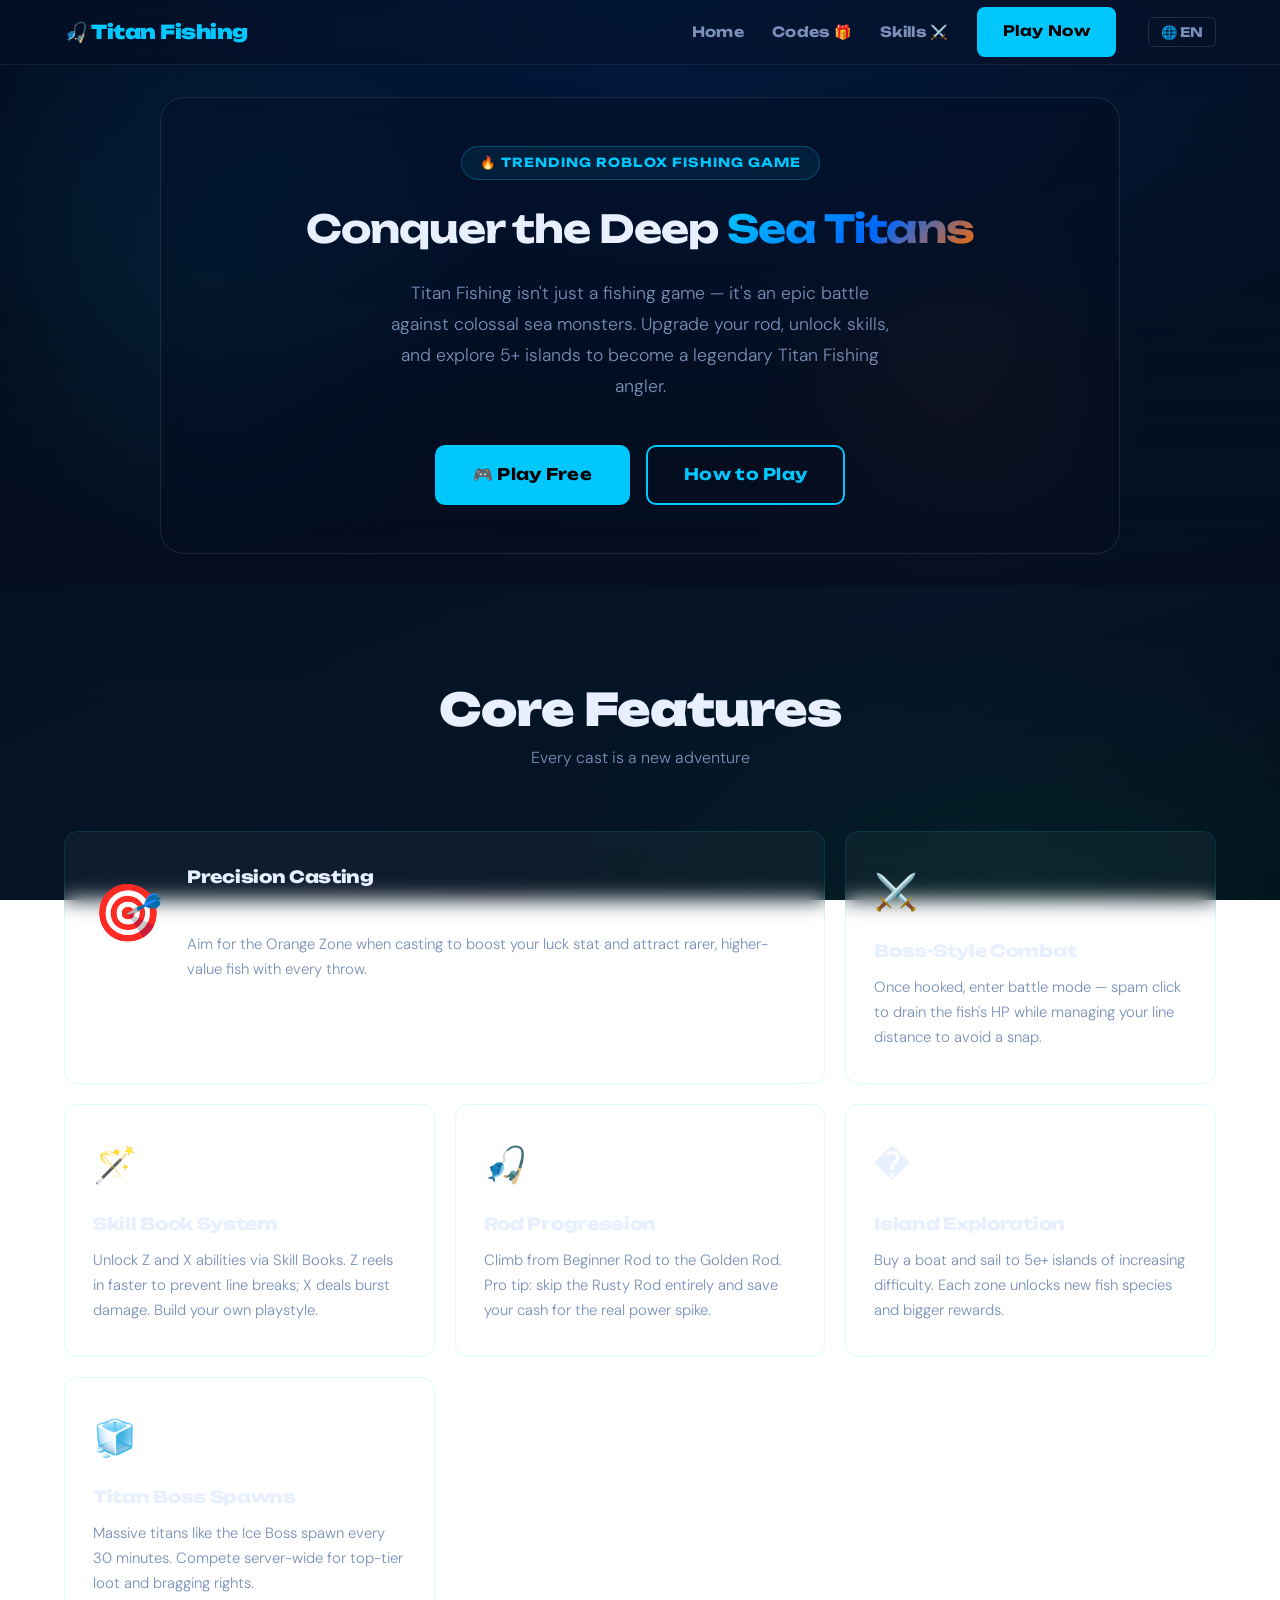
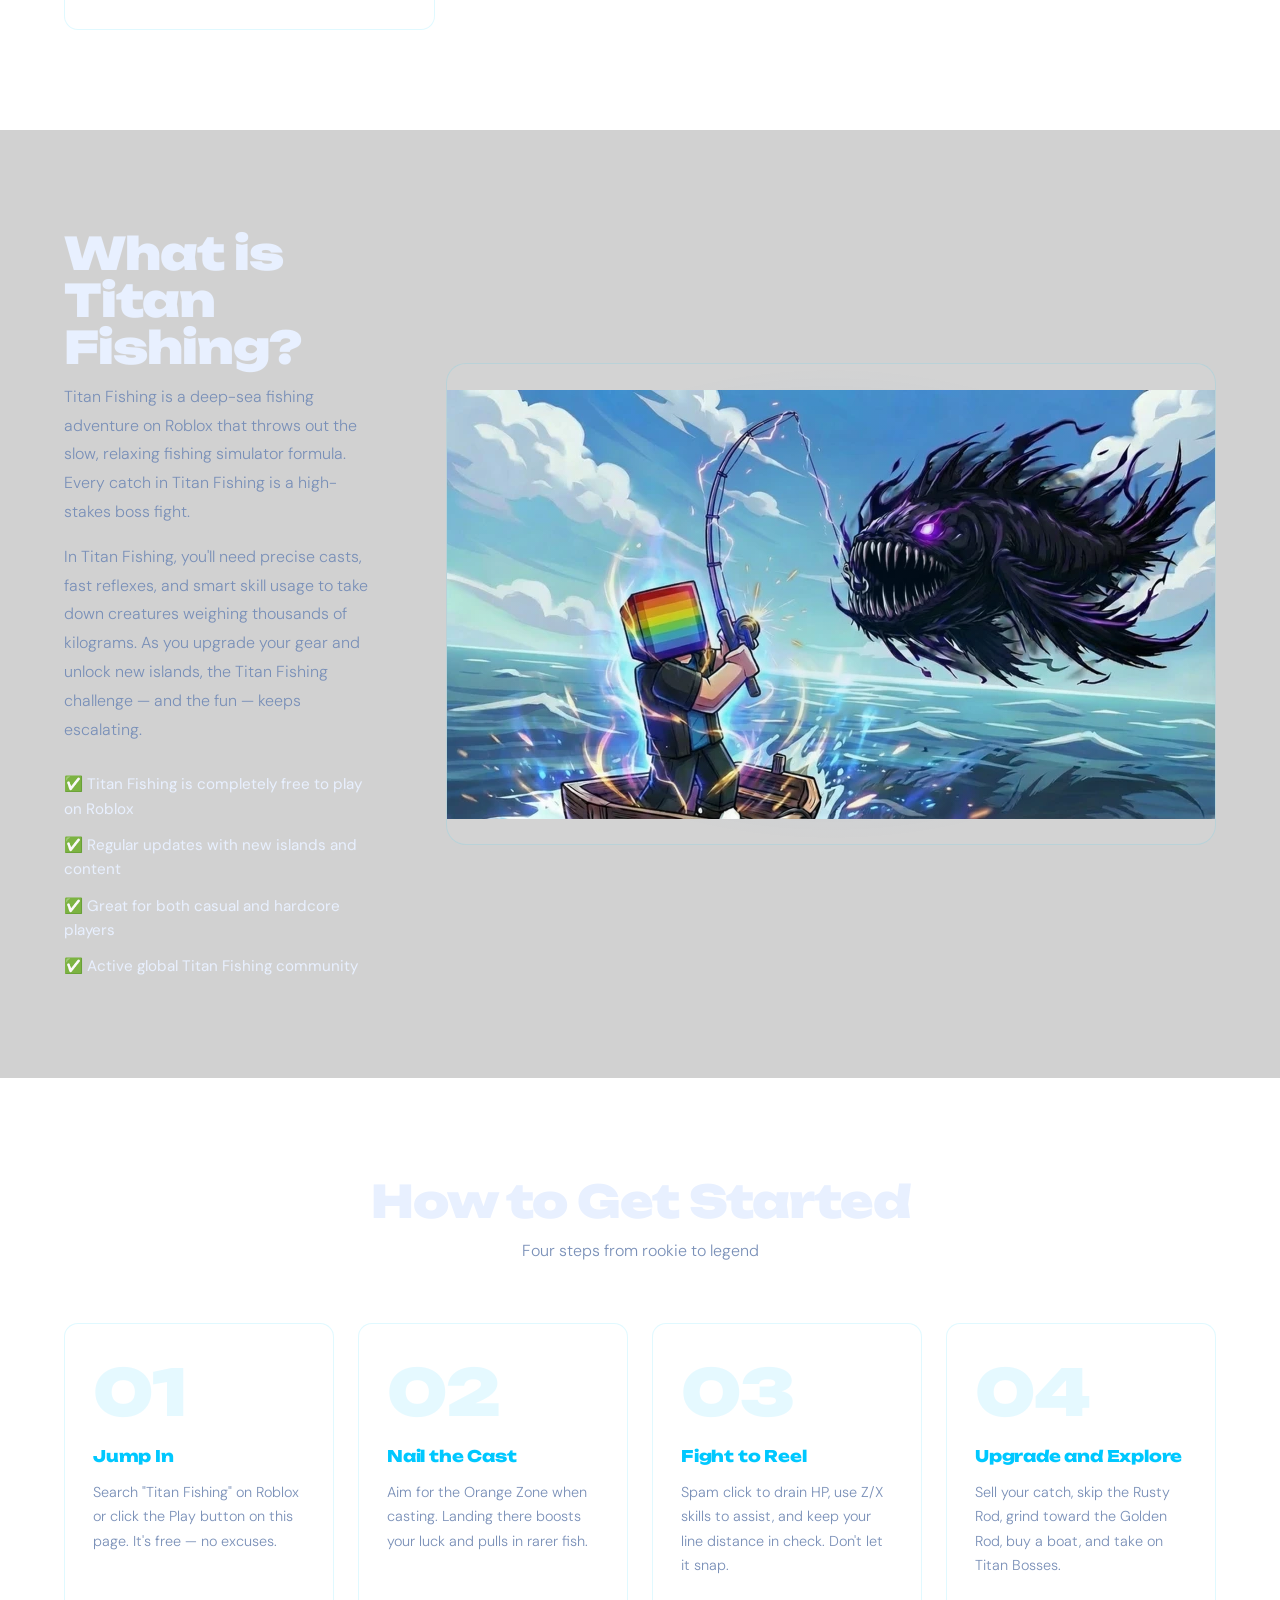
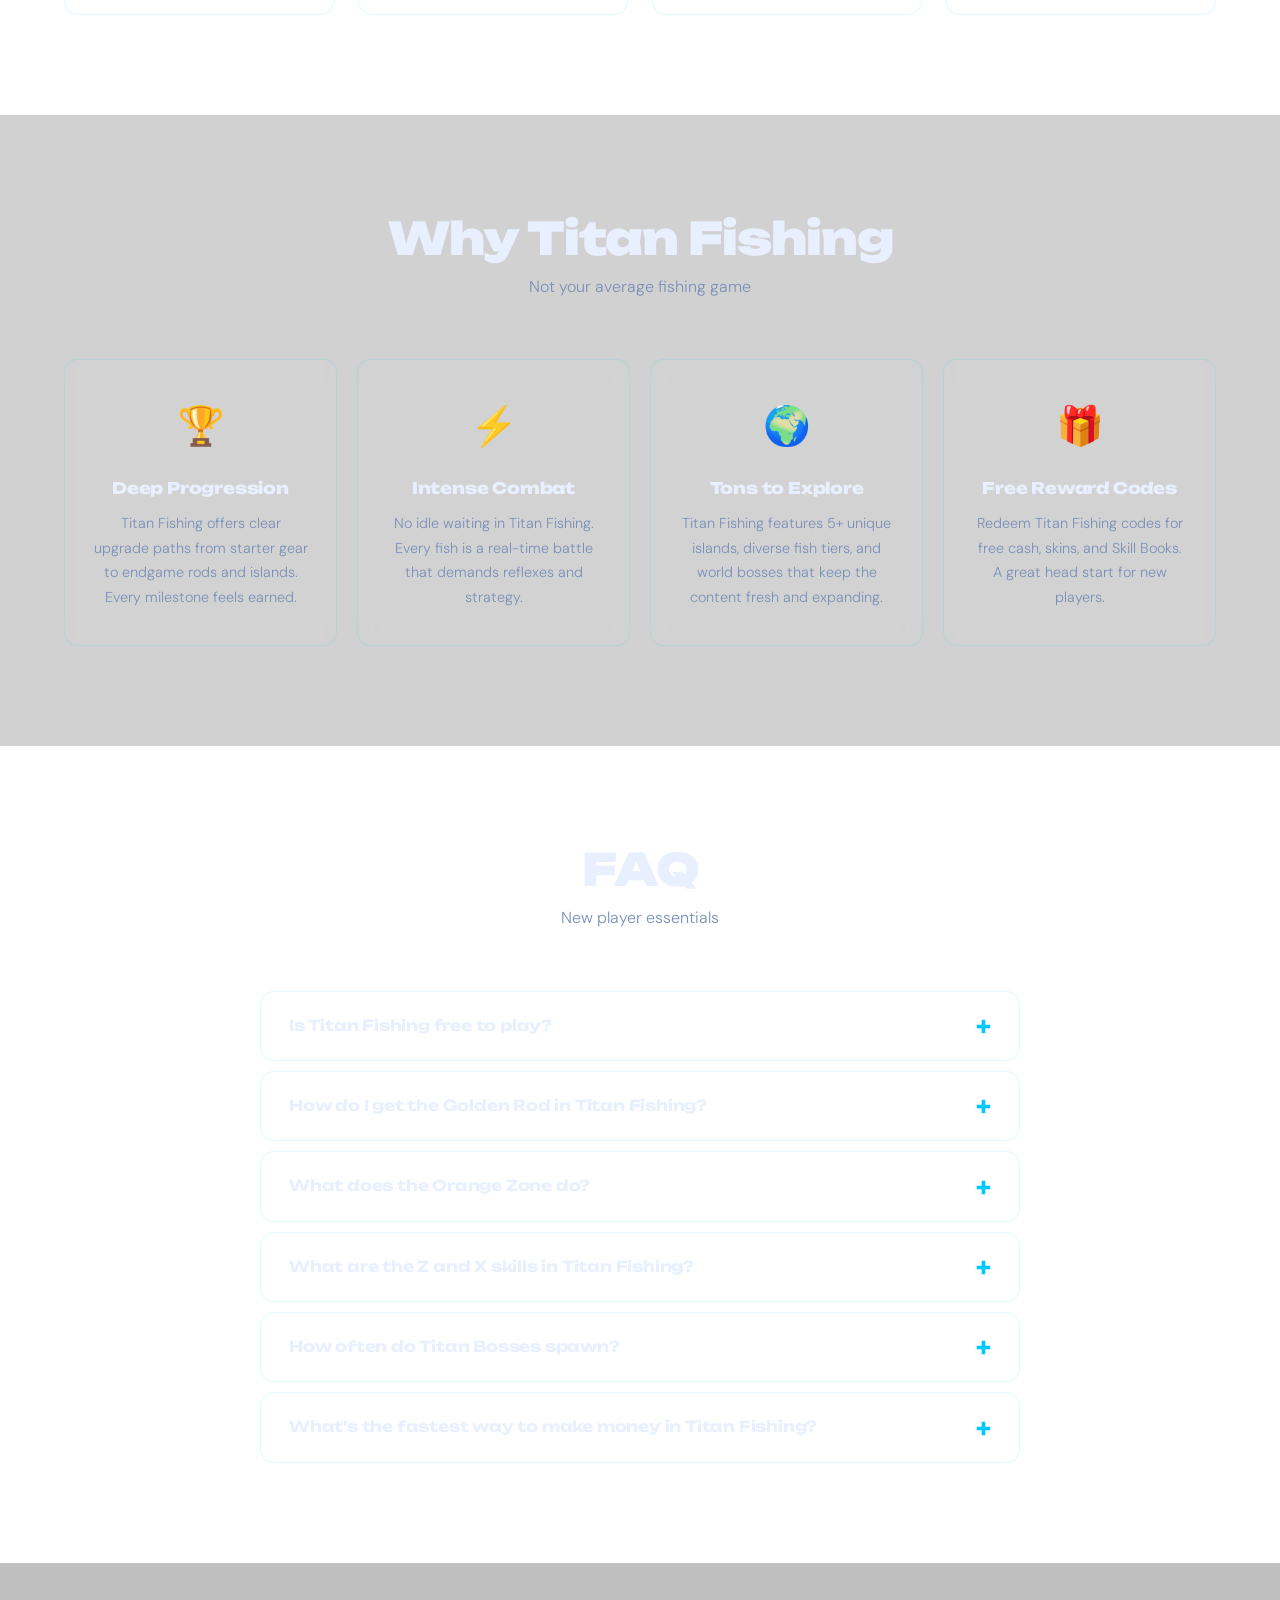
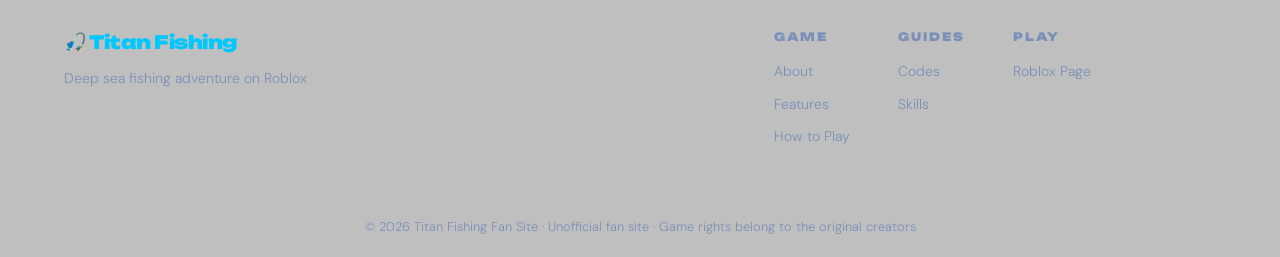
==== commit ced0cd83: "fix: header HTML structure, add Skills nav to vi pages, absolute paths" ====
--- a/index.html
+++ b/index.html
@@ -20,8 +20,8 @@
   </script>
 </head>
 <body>
-  <header class="header"></header>
-    <div class="container header__inner"></div>
+  <header class="header">
+    <div class="container header__inner">
       <a href="/" class="logo">🎣 Titan Fishing</a>
       <nav class="nav">
         <a href="/">Home</a>
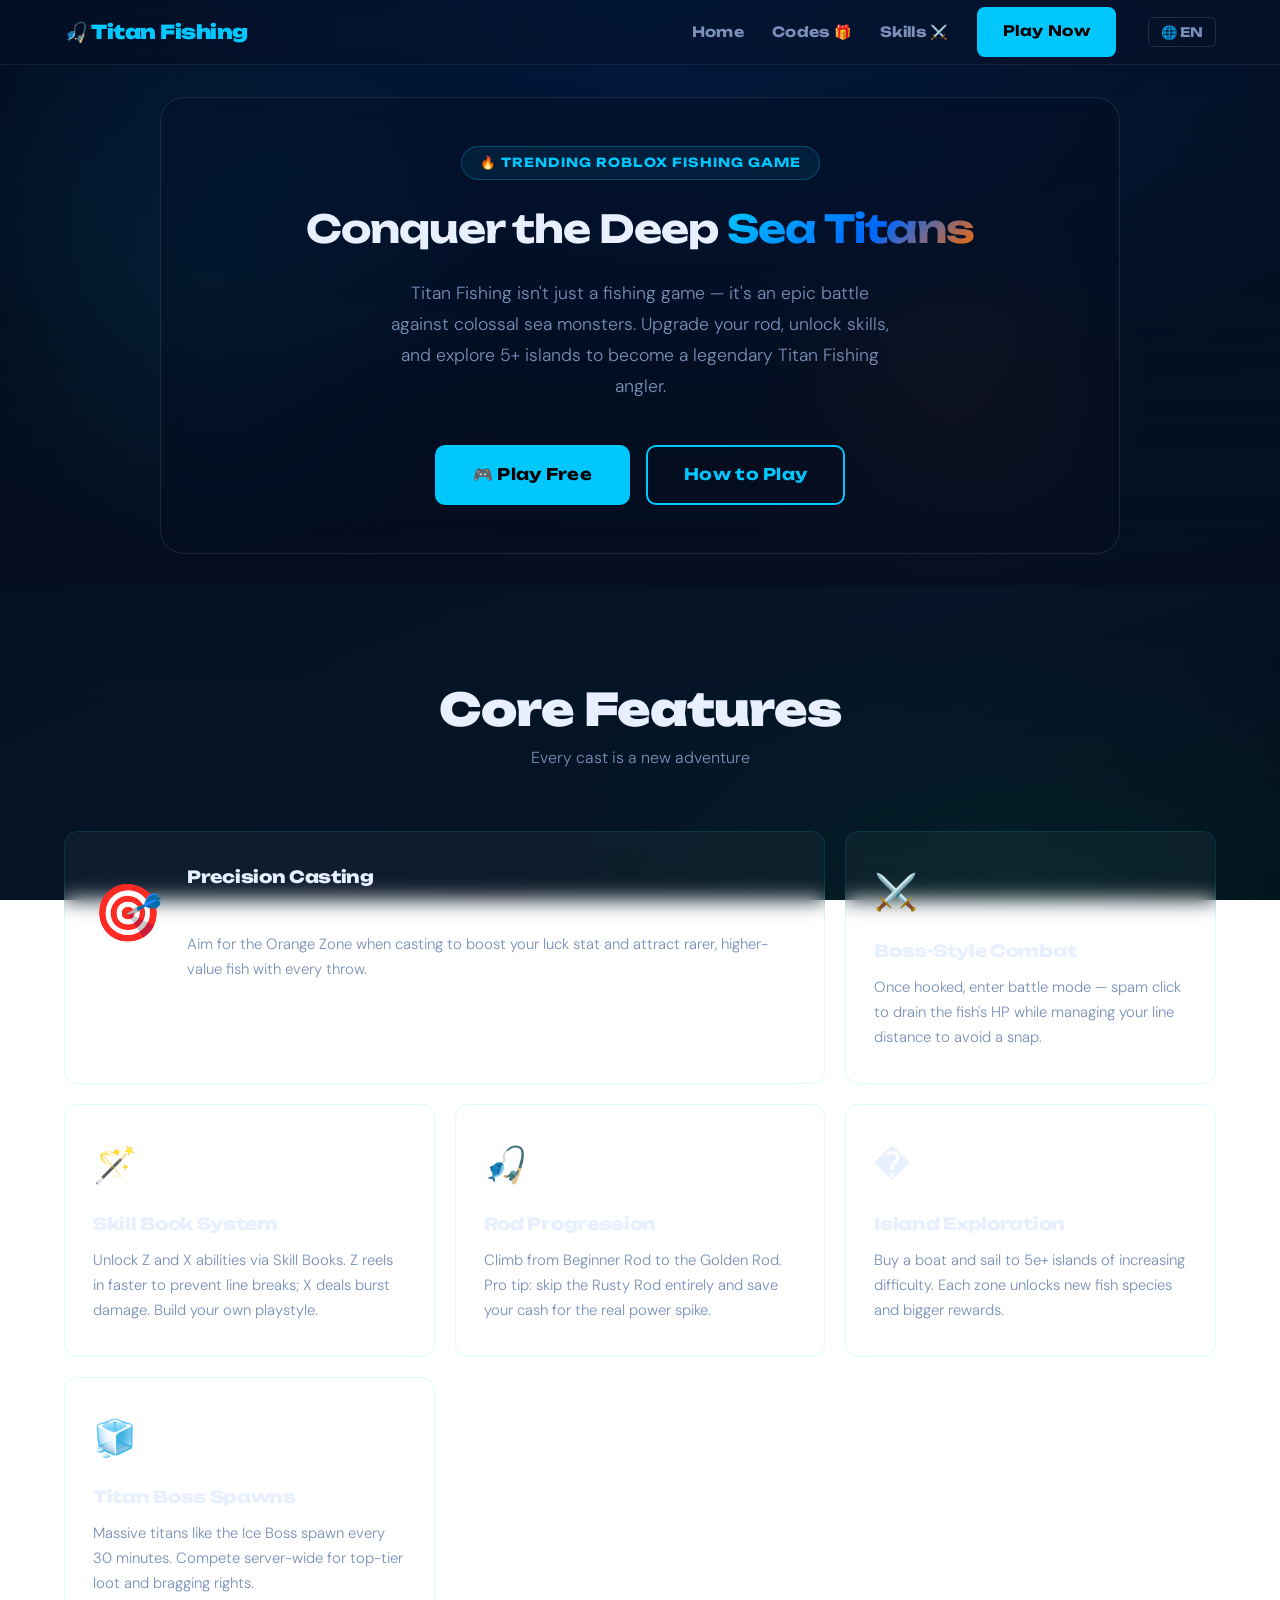
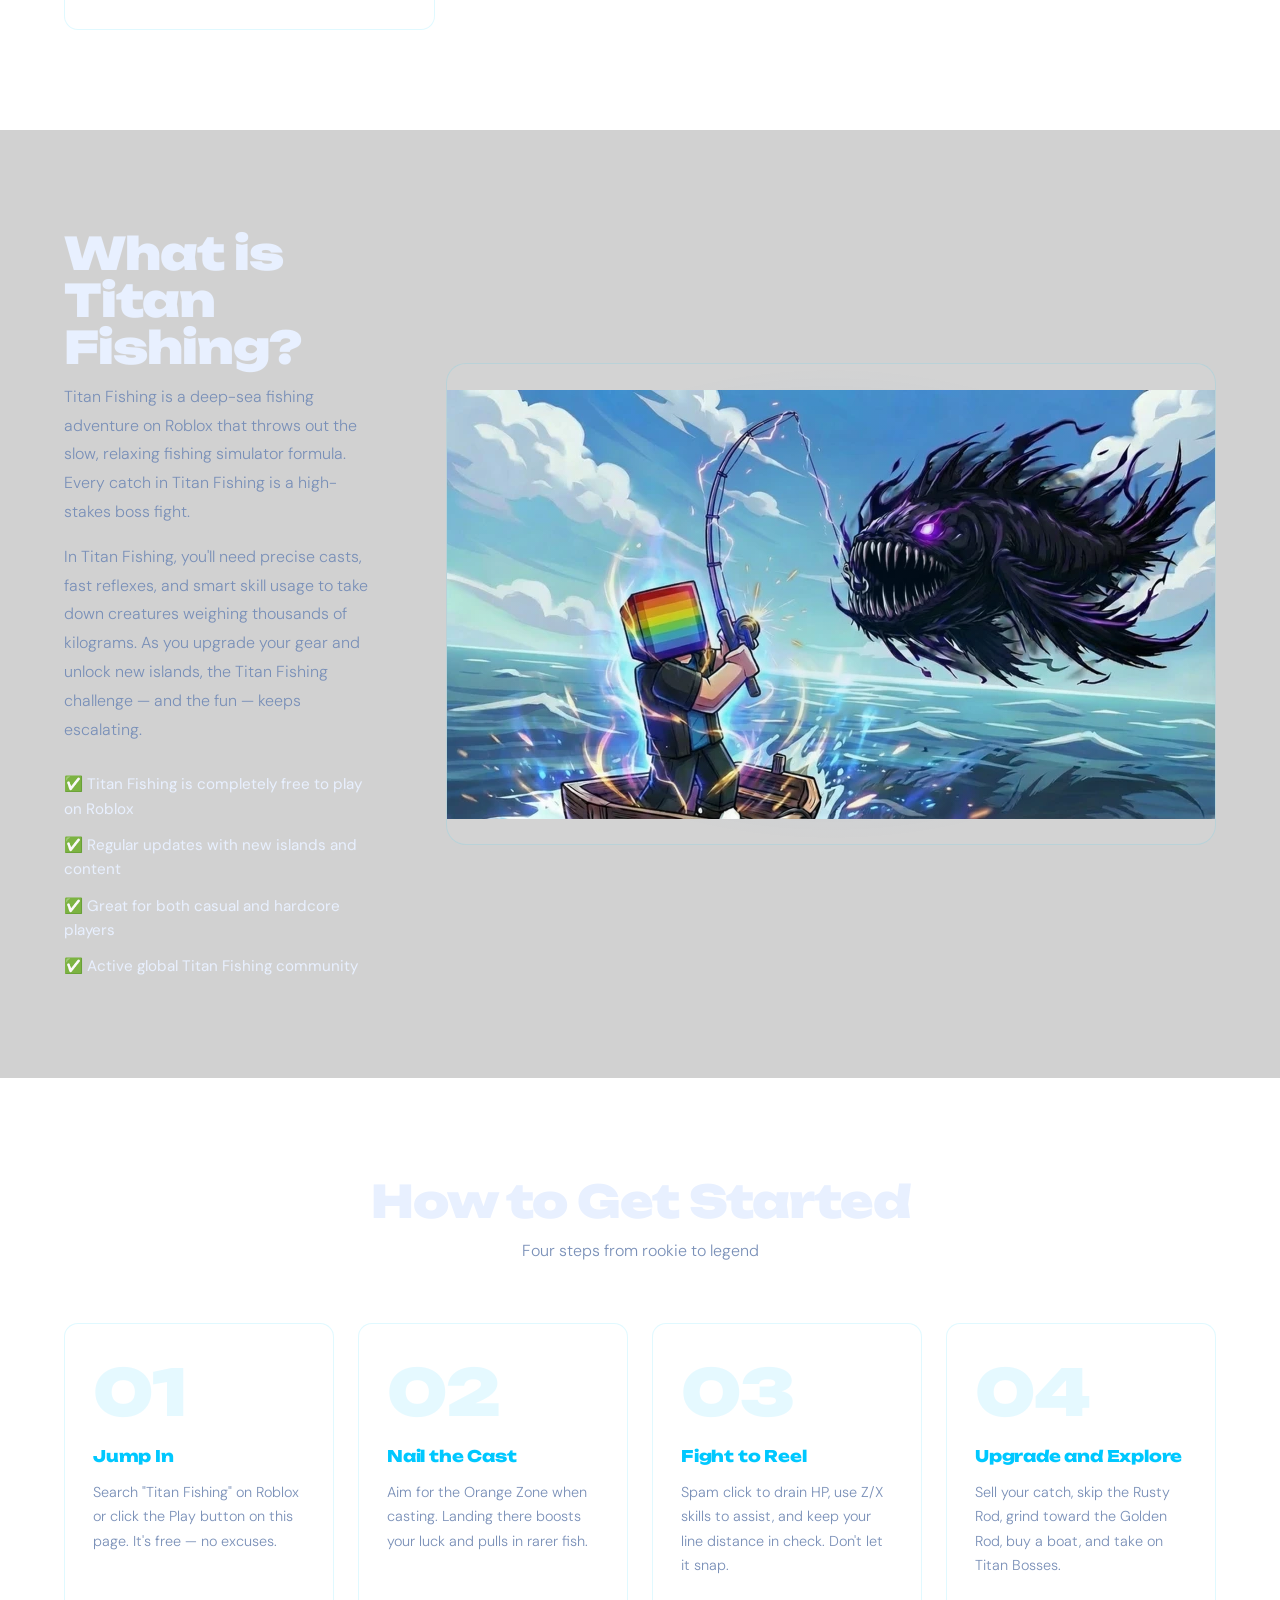
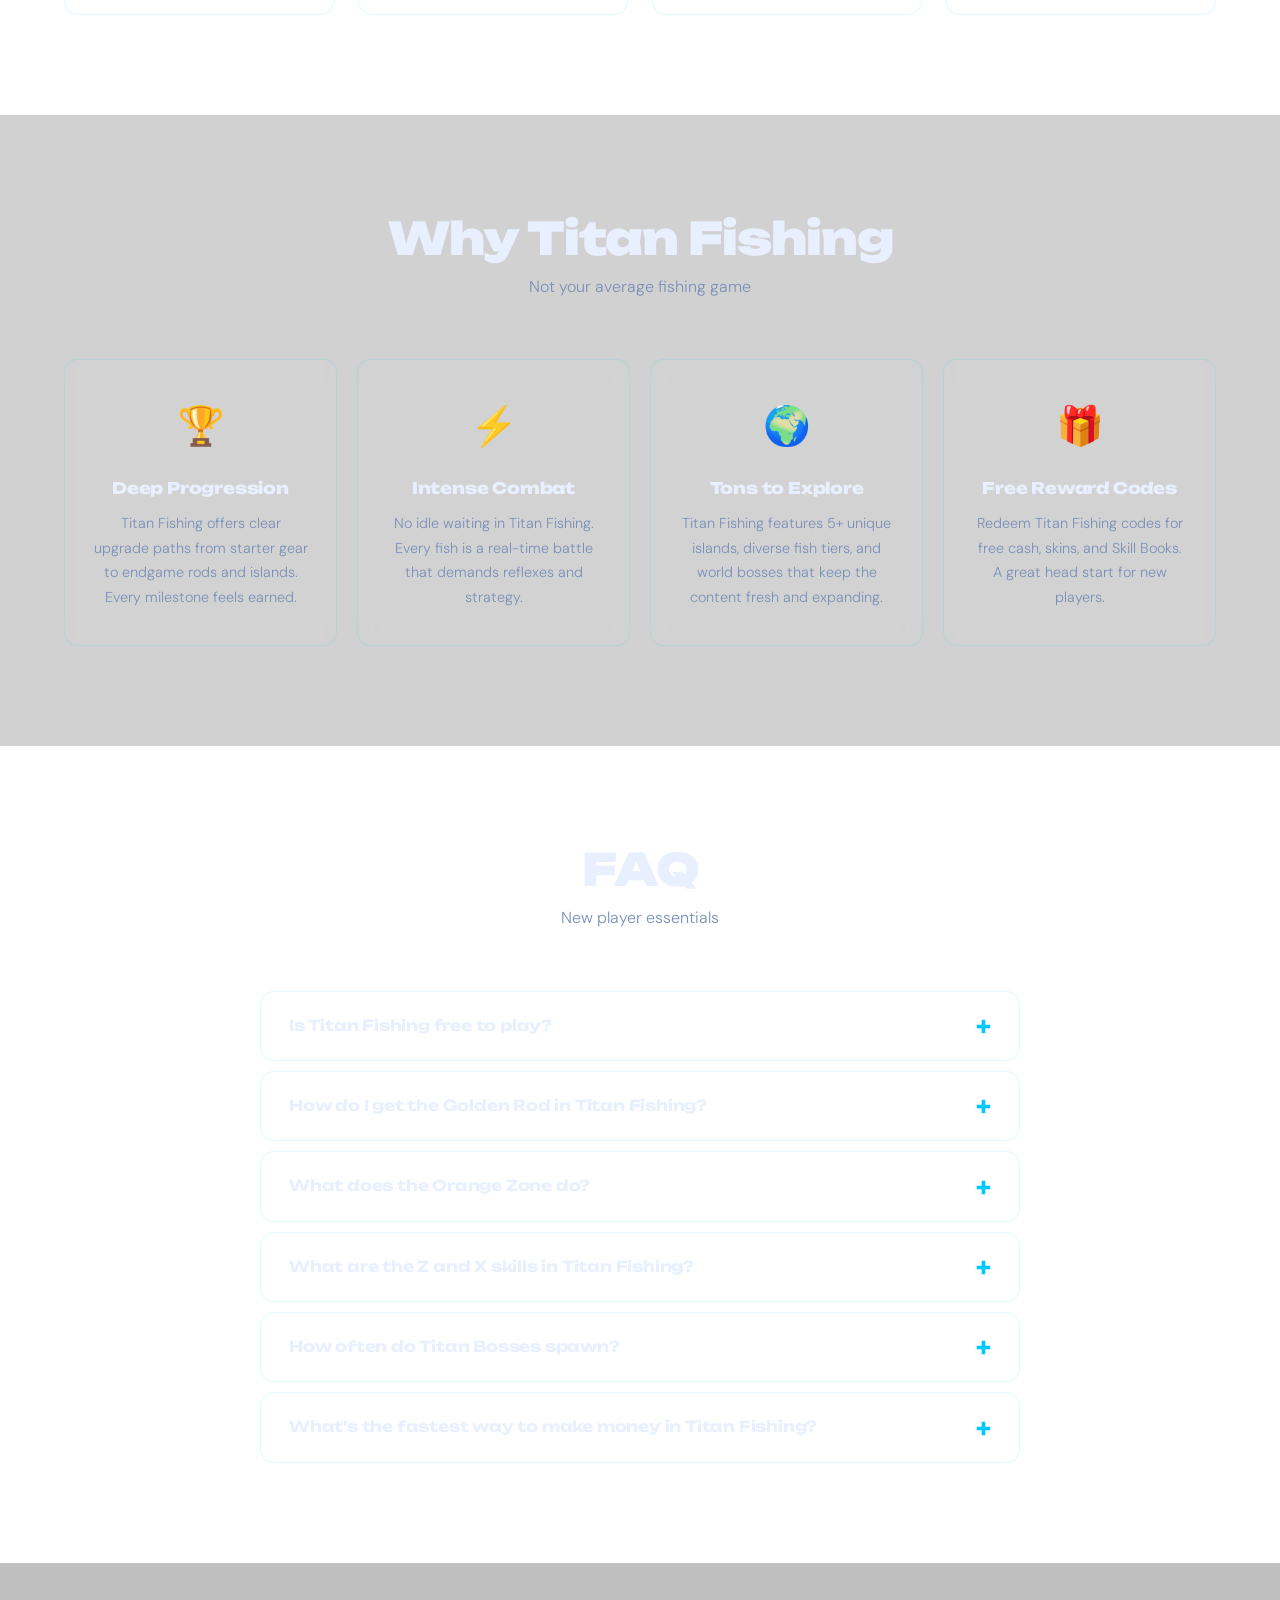
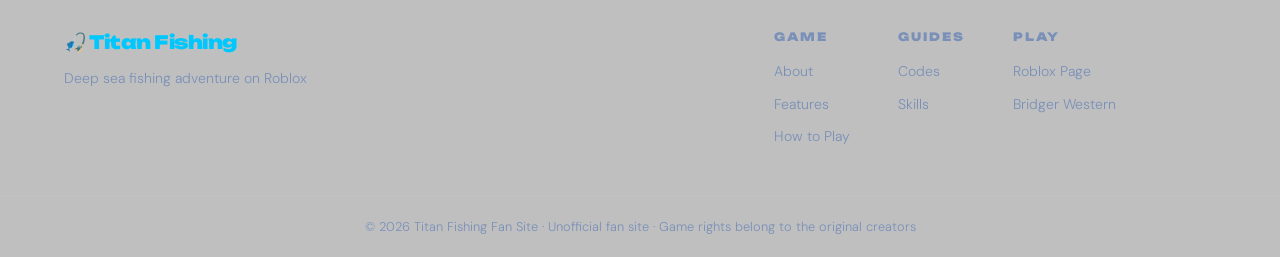
==== commit cb73caac: "Add Bridger Western link to footer on homepage (EN/VI)" ====
--- a/index.html
+++ b/index.html
@@ -140,7 +140,7 @@
       <div class="footer__links">
         <div class="footer__col"><h4>Game</h4><a href="#what-is">About</a><a href="#features">Features</a><a href="#how-to">How to Play</a></div>
         <div class="footer__col"><h4>Guides</h4><a href="/codes/">Codes</a><a href="/skills/">Skills</a></div>
-        <div class="footer__col"><h4>Play</h4><a href="https://www.roblox.com/games/115893378298440/Titan-Fishing" target="_blank">Roblox Page</a></div>
+        <div class="footer__col"><h4>Play</h4><a href="https://www.roblox.com/games/115893378298440/Titan-Fishing" target="_blank">Roblox Page</a><a href="https://bridgerwestern.cc/" target="_blank">Bridger Western</a></div>
       </div>
     </div>
     <div class="footer__bottom">
